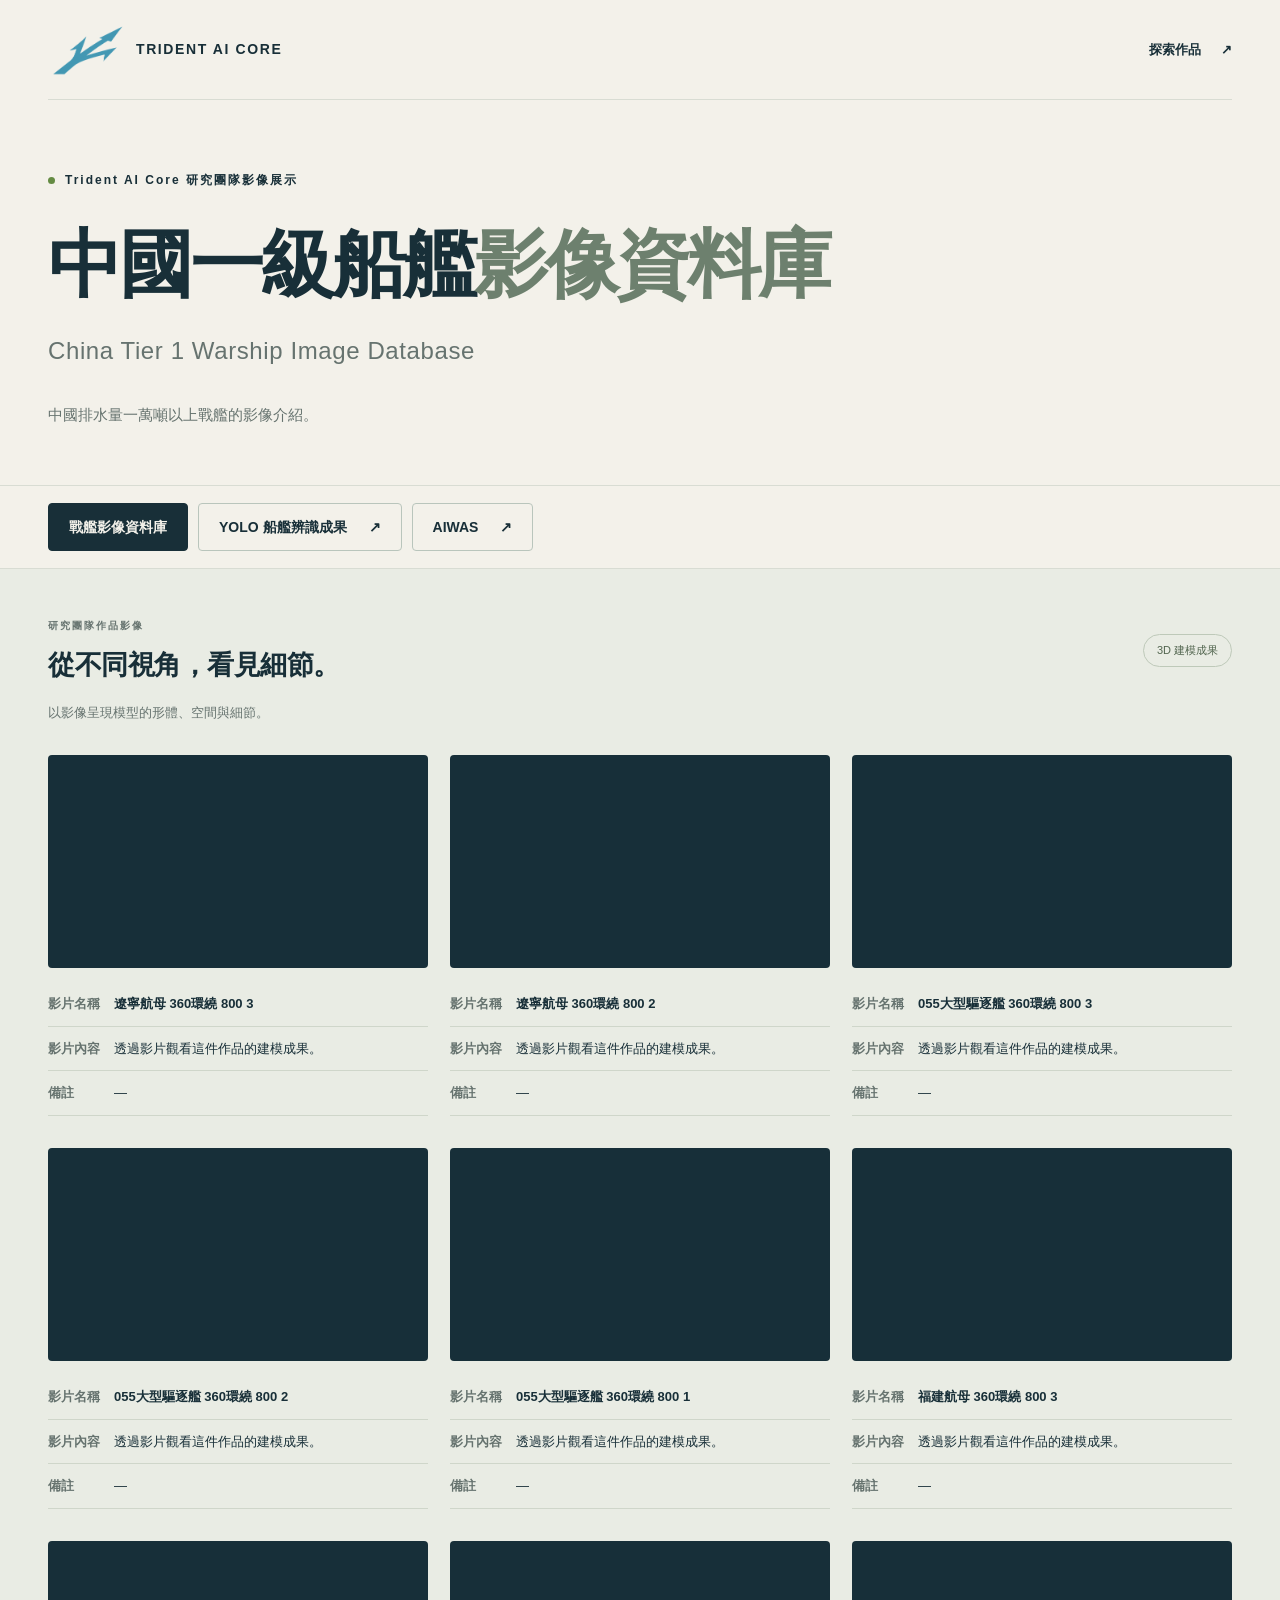
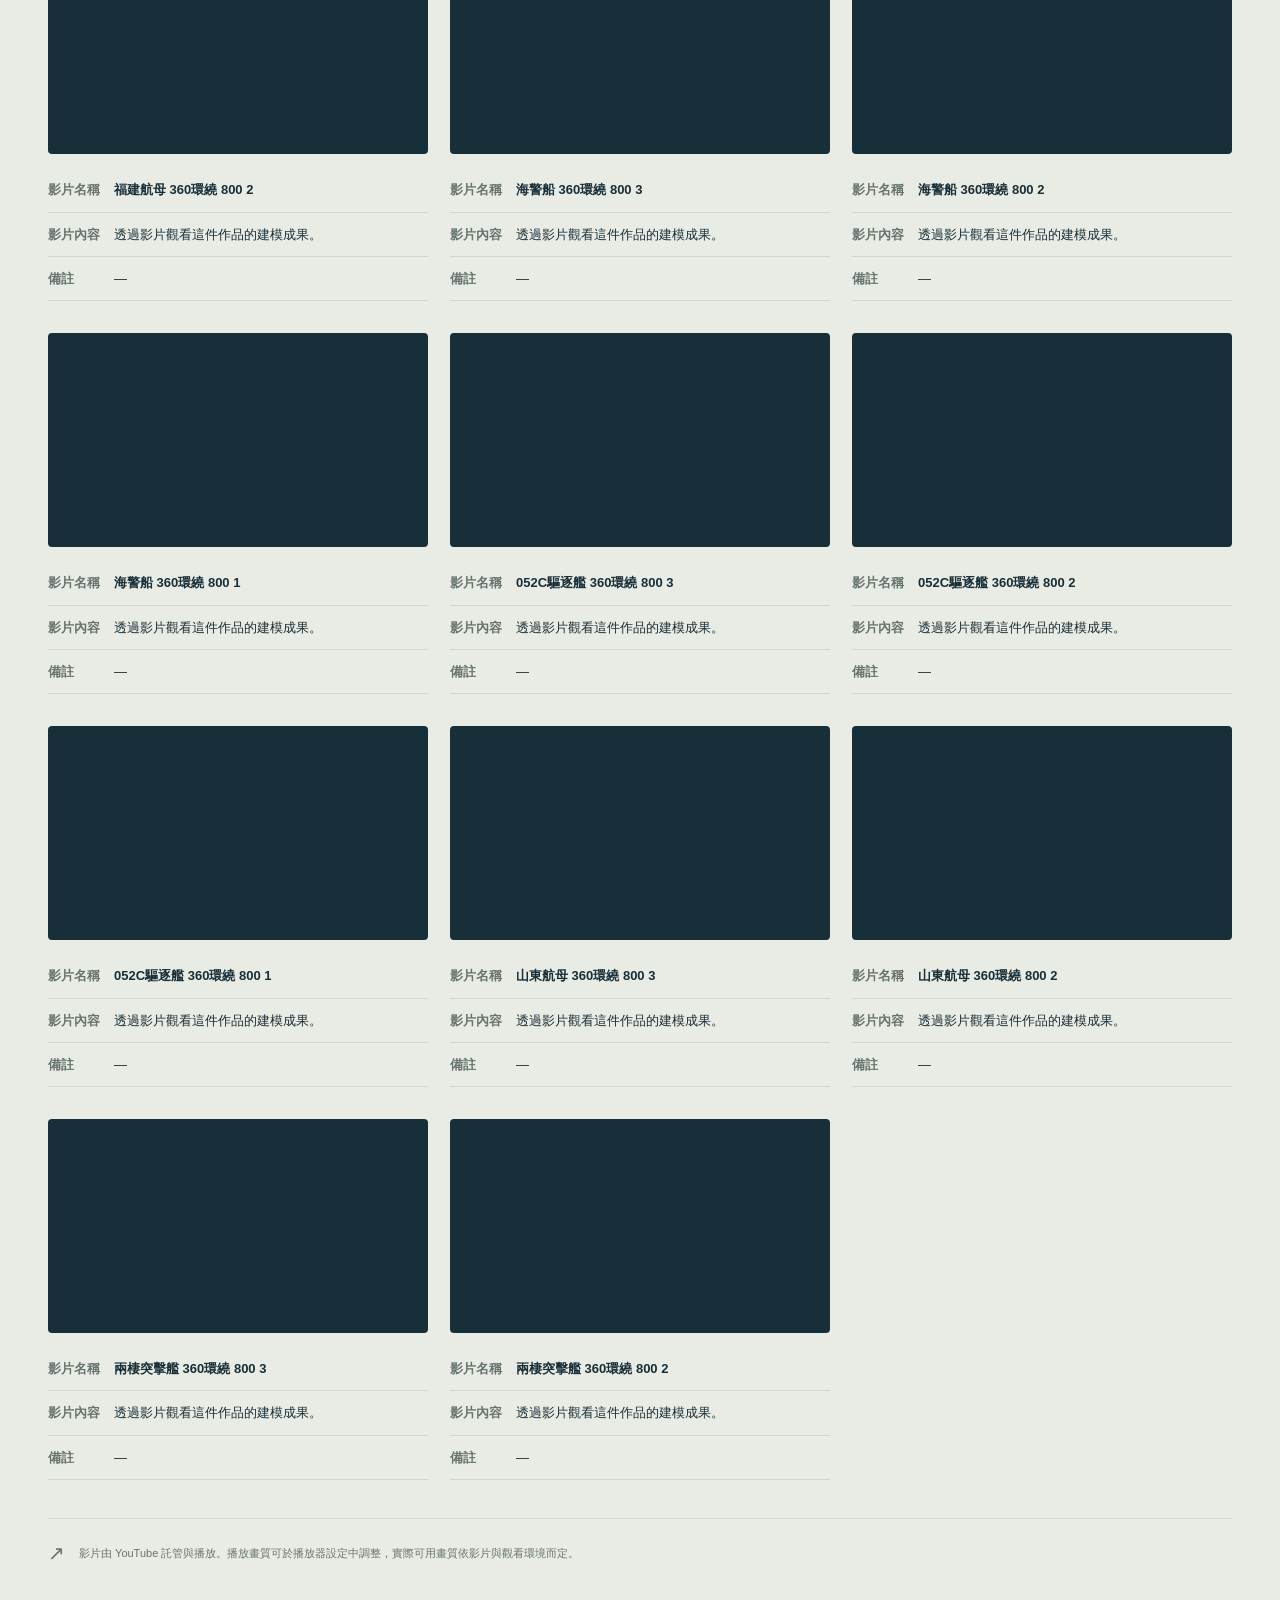
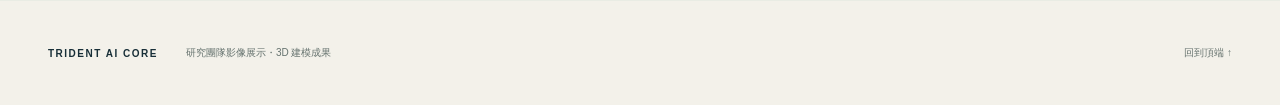
==== index.html @ e289b53e "統一 AIWAS 名稱並加入指定英文全名" ====
<!doctype html>
<html lang="zh-Hant">
<head>
  <meta charset="utf-8">
  <meta name="viewport" content="width=device-width, initial-scale=1">
  <meta name="description" content="Trident AI Core 研究團隊的影像展示網站，以影片呈現團隊已完成的 3D 建模成果與細節。">
  <meta name="color-scheme" content="light">
  <title>Trident AI Core｜研究團隊影像與 3D 建模成果</title>
  <link rel="stylesheet" href="styles.css?v=7">
  <script src="videos.js?v=6" defer></script>
  <script src="app.js?v=2" defer></script>
</head>
<body>
  <header class="site-header wrap">
    <a class="brand" href="./" aria-label="Trident AI Core 首頁"><img class="brand-logo" src="Trident%20AI%20Core%20LOGO/Logo-transparent.png" width="76" height="54" alt="Trident AI Core 研究團隊標誌"> TRIDENT AI CORE</a>
    <a class="nav-link" href="#works">探索作品 <span aria-hidden="true">↗</span></a>
  </header>
  <main>
    <section class="hero wrap" aria-labelledby="page-title">
      <div class="eyebrow"><span></span> Trident AI Core 研究團隊影像展示</div>
      <h1 id="page-title">中國一級船艦<span>影像資料庫</span></h1>
      <p class="hero-subtitle" lang="en">China Tier 1 Warship Image Database</p>
      <div class="hero-bottom"><p>中國排水量一萬噸以上戰艦的影像介紹。</p></div>
    </section>
    <nav class="collection-nav" aria-label="影像展示入口">
      <div class="wrap collection-links">
        <a href="./" aria-current="page">戰艦影像資料庫</a>
        <a href="yolo.html">YOLO 船艦辨識成果 <span aria-hidden="true">↗</span></a>
        <a href="aiwas.html">AIWAS <span aria-hidden="true">↗</span></a>
      </div>
    </nav>
    <section class="gallery-section" id="works" aria-labelledby="gallery-title">
      <div class="wrap">
        <div class="section-heading"><div><div class="eyebrow">研究團隊作品影像</div><h2 id="gallery-title">從不同視角，看見細節。</h2></div><span class="test-label">3D 建模成果</span></div>
        <p class="gallery-note">以影像呈現模型的形體、空間與細節。</p>
        <div class="video-grid" id="video-grid"></div>
        <noscript><p class="noscript-note">請啟用 JavaScript，以顯示影片展示欄位。</p></noscript>
        <div class="viewing-note"><span class="note-icon" aria-hidden="true">↗</span><p>影片由 YouTube 託管與播放。播放畫質可於播放器設定中調整，實際可用畫質依影片與觀看環境而定。</p></div>
      </div>
    </section>
  </main>
  <footer class="wrap"><span class="footer-brand">TRIDENT AI CORE</span><span>研究團隊影像展示・3D 建模成果</span><a href="#page-title">回到頂端 ↑</a></footer>
</body>
</html>
---- styles.css ----
@charset "UTF-8";
.research-content{background:#e9ece4;border-top:1px solid var(--line);padding:42px 0}.research-overview{max-width:780px;padding-bottom:32px}.research-content h2{font-size:clamp(22px,2.4vw,30px);line-height:1.5;margin:12px 0 18px;overflow-wrap:anywhere}.research-content p{font-size:14px;line-height:1.9;color:var(--muted);overflow-wrap:anywhere}.research-media-section{display:grid;grid-template-columns:minmax(0,1fr) minmax(0,1fr);gap:34px;align-items:center;border-top:1px solid #cfd6ca;padding:32px 0}.research-media{aspect-ratio:16/9;display:flex;flex-direction:column;align-items:center;justify-content:center;padding:20px;background:#dfe6dc;border:1px dashed #849b91;border-radius:4px}.research-media>span{font-size:36px;color:var(--muted)}.research-media p{font-weight:700;color:var(--ink);margin:12px 0 0}.redacted-grid{display:grid;grid-template-columns:repeat(3,minmax(0,1fr));gap:18px;border-top:1px solid #cfd6ca;padding-top:32px}.redacted-panel{padding:48px 16px;text-align:center;font-size:26px;letter-spacing:6px;color:var(--muted);border:1px solid #c7d1c1;border-radius:4px;min-width:0}.research-media-section>*{min-width:0}@media(max-width:800px){.research-media-section,.redacted-grid{grid-template-columns:minmax(0,1fr)}.research-media-section{gap:22px}.redacted-panel{padding:30px 16px}}@supports not (aspect-ratio:16/9){.research-media{min-height:200px}}
.collection-nav{border-top:1px solid var(--line);background:var(--paper);padding:17px 0}.collection-links{display:flex;flex-wrap:wrap;gap:10px}.collection-links a{display:inline-flex;align-items:center;justify-content:center;gap:22px;min-height:48px;max-width:100%;padding:11px 20px;border:1px solid #b9c5bc;border-radius:4px;font-size:14px;font-weight:700;line-height:1.6;transition:background-color .15s,color .15s}.collection-links a:hover{background:#e3e8dc}.collection-links a[aria-current="page"]{background:var(--ink);border-color:var(--ink);color:var(--paper)}.collection-links a:focus-visible{outline:3px solid #548327;outline-offset:4px}.results-empty{margin-top:30px;padding:50px 24px;text-align:center;border:1px dashed #aebdac;border-radius:4px}.empty-mark{display:block;font-size:32px;color:var(--muted)}.results-empty h3{font-size:20px;margin:14px 0}.results-empty p{font-size:14px;line-height:1.8;color:var(--muted);margin:0}@media(max-width:600px){.collection-links a{flex:1 1 230px;font-size:13px;padding:11px 14px}.results-empty{padding:36px 18px}.results-empty h3{font-size:18px}}
.hero-subtitle{margin:-10px 0 30px;max-width:100%;font-size:clamp(16px,2vw,24px);font-weight:500;line-height:1.6;letter-spacing:.025em;color:var(--muted);overflow-wrap:break-word}
.brand-logo{display:block;width:76px;height:auto;object-fit:contain;border-radius:3px}@media(max-width:600px){.brand-logo{width:52px}}
:root{--ink:#182f38;--paper:#f3f1ea;--muted:#66736f;--line:#d8dcd3;--accent:#d1ee9d}
*{box-sizing:border-box}html{scroll-behavior:smooth;scroll-padding-top:24px}body{margin:0;background:var(--paper);color:var(--ink);font-family:"Noto Sans TC","Microsoft JhengHei",sans-serif;-webkit-font-smoothing:antialiased}a{color:inherit;text-decoration:none}a:focus-visible{outline:3px solid #548327;outline-offset:7px}.wrap{width:min(1240px,calc(100% - 96px));margin-inline:auto}.site-header{height:100px;display:flex;align-items:center;justify-content:space-between;border-bottom:1px solid var(--line)}.brand{display:flex;align-items:center;gap:12px;font-size:14px;font-weight:800;letter-spacing:1.6px}.brand-mark{display:grid;place-items:center;width:33px;height:35px;background:var(--ink);color:var(--accent);font-size:29px;line-height:1;transform:skew(-9deg);letter-spacing:-4px;padding-right:4px}.nav-link{font-size:13px;font-weight:600}.nav-link span{margin-left:20px}.hero{padding-block:70px 56px}.eyebrow{display:flex;align-items:center;gap:10px;font-size:12px;font-weight:700;letter-spacing:2px}.eyebrow>span{width:7px;height:7px;background:#648b43;border-radius:50%}h1{font-size:clamp(44px,5.8vw,78px);line-height:1.28;letter-spacing:-3px;margin:27px 0 30px;font-weight:750}h1 span{color:#6d806e}.hero-bottom{display:flex;align-items:end;justify-content:space-between;gap:30px}.hero-bottom p{max-width:460px;font-size:15px;line-height:1.9;color:var(--muted);margin:0}.browse-link{flex-shrink:0;border-bottom:1px solid var(--ink);padding-bottom:12px;font-size:14px;font-weight:700}.browse-link span{margin-left:50px}.gallery-section{background:#e9ece4;padding:48px 0 36px;border-top:1px solid var(--line)}.section-heading{display:flex;align-items:center;justify-content:space-between;gap:20px}.section-heading .eyebrow{font-size:10px;color:var(--muted);letter-spacing:2px}h2{margin:13px 0 0;font-size:27px;letter-spacing:-.5px}.test-label{border:1px solid #bec9b9;padding:8px 13px;border-radius:30px;font-size:11px;white-space:nowrap;color:#52654f}.gallery-note{font-size:13px;line-height:1.8;color:var(--muted);margin:18px 0 30px}.video-grid{display:grid;grid-template-columns:repeat(3,minmax(0,1fr));gap:32px 22px}.video-card{min-width:0}.video-media{aspect-ratio:16/9;position:relative;overflow:hidden;background:#172f39;border-radius:4px}.video-media iframe{display:block;width:100%;height:100%;border:0;position:absolute;inset:0}.placeholder{display:grid;place-items:center;background-image:radial-gradient(ellipse at 75% 10%,#35515a 0,transparent 65%),linear-gradient(125deg,#13252e,#203c46)}.placeholder:after{content:"";position:absolute;inset:0;opacity:.15;background-image:linear-gradient(#a8c2be 1px,transparent 1px),linear-gradient(90deg,#a8c2be 1px,transparent 1px);background-size:32px 32px;transform:perspective(250px) rotateX(50deg) scale(1.8);transform-origin:center bottom;pointer-events:none}.slot-number{position:absolute;top:16px;left:18px;font-size:11px;letter-spacing:2px;color:#b1c9c8;z-index:1}.slot-status{position:absolute;bottom:16px;left:18px;color:#d8e5dc;font-size:11px;letter-spacing:1.5px;z-index:1}.slot-status:before{content:"";display:inline-block;width:5px;height:5px;border:1px solid #b2c6bb;border-radius:50%;margin-right:8px;vertical-align:1px}.wire-cube{width:65px;height:65px;position:relative;transform:rotate(-22deg) skew(10deg,10deg);z-index:1;opacity:.65}.wire-cube span{position:absolute;inset:0;border:1px solid #c7e6b6}.wire-cube span:nth-child(2){transform:translate(20px,-20px)}.wire-cube span:nth-child(3){transform:translate(10px,-10px);opacity:.3}.variation-1{background-color:#24333d;background-image:radial-gradient(ellipse at 20% 20%,#4a5559,transparent 70%),linear-gradient(120deg,#263942,#1c303b)}.variation-1 .wire-cube{transform:rotate(25deg) skew(-10deg,-10deg)}.variation-2{background-image:radial-gradient(ellipse at 60% 10%,#45594c,transparent 70%),linear-gradient(120deg,#203c3c,#19313a)}.variation-2 .wire-cube{transform:rotate(-45deg) scale(.9)}.card-info{padding:17px 1px 0}.card-info h3{margin:0;font-size:16px;font-weight:700}.card-info p{margin:9px 0 0;font-size:12px;line-height:1.8;color:var(--muted)}.viewing-note{display:flex;align-items:center;gap:14px;border-top:1px solid #cfd6ca;margin-top:38px;padding-top:22px;color:var(--muted)}.viewing-note p{font-size:11px;line-height:1.9;margin:0}.note-icon{font-size:20px}footer{display:flex;align-items:center;gap:28px;padding-block:30px;font-size:10px;color:var(--muted)}.footer-brand{font-weight:800;letter-spacing:1.5px;color:var(--ink)}footer a{margin-left:auto}.noscript-note{padding:20px;border:1px solid var(--muted)}
@media(min-width:1600px){.hero{padding-block:85px 70px}}
@media(max-width:1000px){.wrap{width:calc(100% - 56px)}.video-grid{grid-template-columns:repeat(2,minmax(0,1fr))}.hero{padding-top:50px}h1{font-size:60px}}
@media(max-width:600px){.wrap{width:calc(100% - 36px)}.site-header{height:78px}.brand{font-size:10px;letter-spacing:1px;gap:8px}.brand-mark{width:25px;height:28px;font-size:24px}.nav-link{font-size:11px}.nav-link span{margin-left:7px}.hero{padding-block:43px 35px}h1{font-size:43px;letter-spacing:-2px;margin:24px 0}.hero-bottom{align-items:start;flex-direction:column;gap:24px}.hero-bottom p{font-size:13px}.browse-link{font-size:12px}.gallery-section{padding-top:34px}h2{font-size:22px;line-height:1.5}.test-label{font-size:10px;padding:6px 9px}.video-grid{grid-template-columns:1fr;gap:27px}.gallery-note{font-size:12px}.viewing-note{align-items:start}footer{flex-wrap:wrap;gap:14px;font-size:10px}.footer-brand{width:100%}}
@media(prefers-reduced-motion:reduce){html{scroll-behavior:auto}}
.card-info{margin:0;padding:14px 0 0}.info-row{display:grid;grid-template-columns:4em minmax(0,1fr);gap:14px;padding:10px 0;border-bottom:1px solid #cfd6ca;font-size:13px;line-height:1.8}.info-row dt{font-weight:700;color:var(--muted)}.info-row dd{margin:0;min-width:0;white-space:pre-wrap;word-wrap:break-word;overflow-wrap:anywhere}.info-row:first-child dd{font-weight:700;color:var(--ink)}.brand,.nav-link,.browse-link,footer a{min-height:44px;display:inline-flex;align-items:center}.brand{flex-shrink:0}.eyebrow{line-height:1.7}.eyebrow>span{flex-shrink:0}
@supports not (aspect-ratio:16/9){.video-media:before{content:"";display:block;padding-top:56.25%}.placeholder{display:block}.placeholder .wire-cube{position:absolute;top:35%;left:40%}}
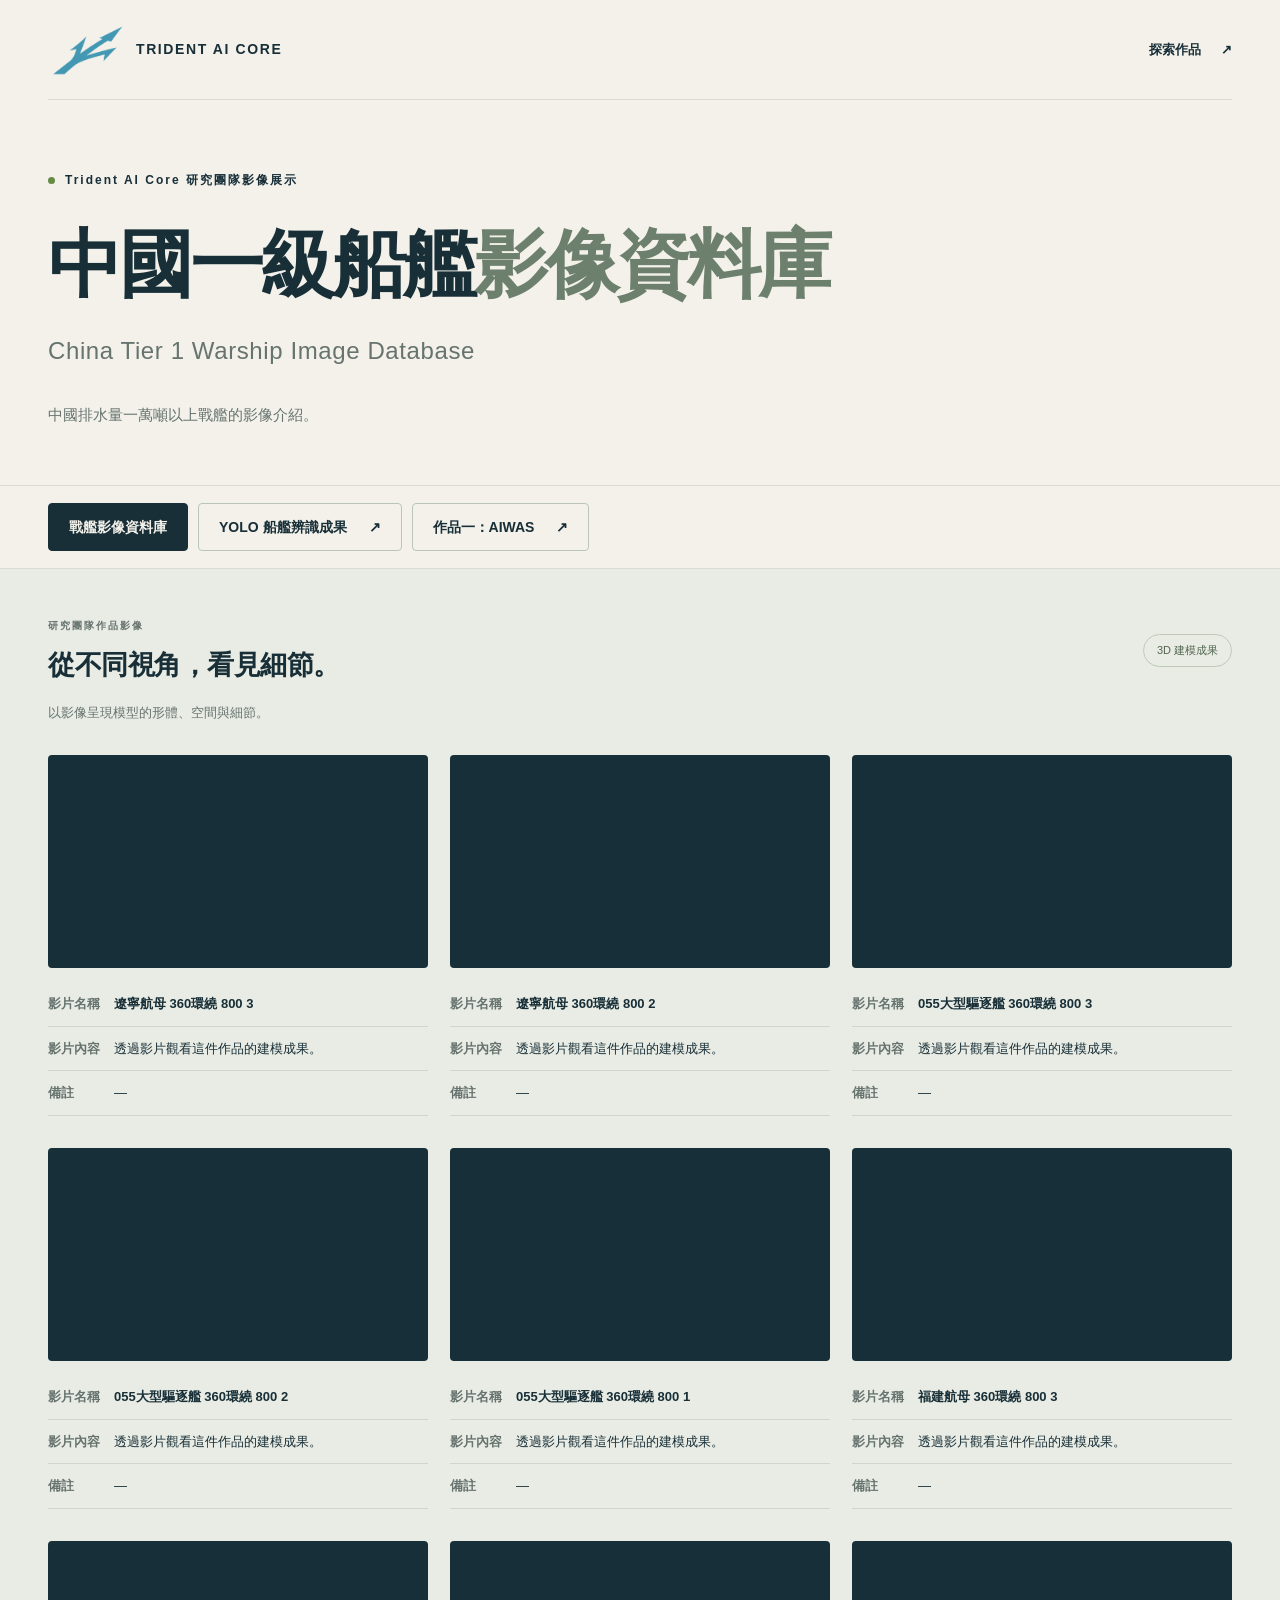
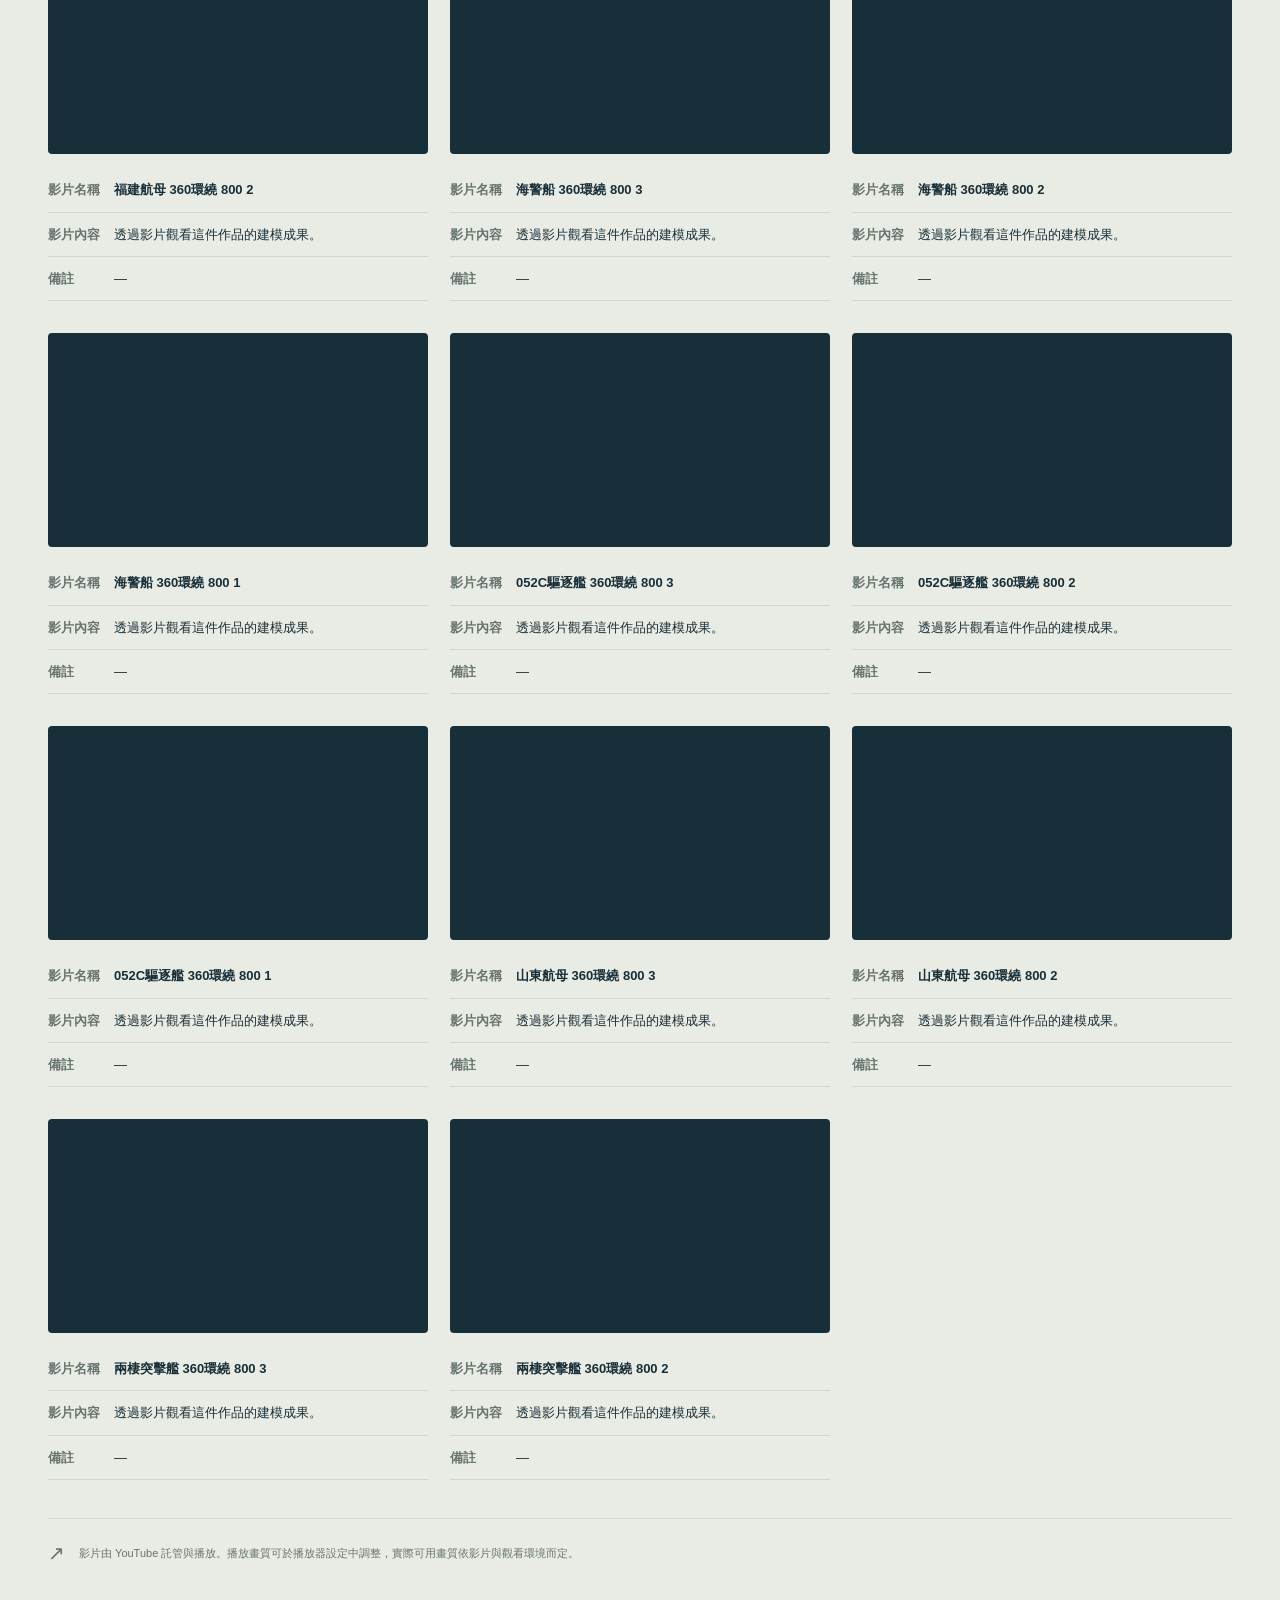
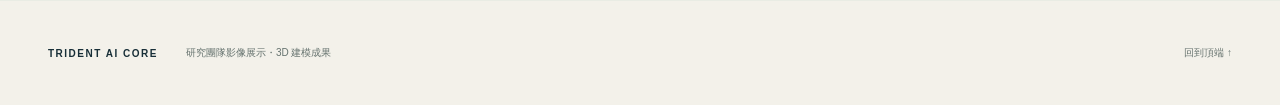
==== commit 3673df5a: "入口按鈕的 AIWAS 前加上「作品一：」 Co-Authored-By: Claude Opus 5.5 <noreply@anthropic.com> Claude-Session: https:" ====
--- a/index.html
+++ b/index.html
@@ -26,7 +26,7 @@
       <div class="wrap collection-links">
         <a href="./" aria-current="page">戰艦影像資料庫</a>
         <a href="yolo.html">YOLO 船艦辨識成果 <span aria-hidden="true">↗</span></a>
-        <a href="aiwas.html">AIWAS <span aria-hidden="true">↗</span></a>
+        <a href="aiwas.html">作品一：AIWAS <span aria-hidden="true">↗</span></a>
       </div>
     </nav>
     <section class="gallery-section" id="works" aria-labelledby="gallery-title">
--- a/styles.css
+++ b/styles.css
@@ -1,4 +1,6 @@
 @charset "UTF-8";
+.research-stage{border-top:1px solid #cfd6ca;padding:32px 0}.research-topic-grid{display:grid;grid-template-columns:repeat(3,minmax(0,1fr));gap:18px;margin-top:24px}.research-topic{min-width:0;padding:24px;border:1px solid #c7d1c1;border-radius:4px;background:#eff1e9;overflow-wrap:anywhere}.research-topic h3,.research-steps h3{font-size:17px;line-height:1.6;margin:0 0 12px}.research-topic p{margin:0 0 16px}.research-topic a{display:inline-flex;align-items:center;gap:10px;min-height:44px;font-size:13px;font-weight:700;text-decoration:underline;text-underline-offset:4px}.research-steps{display:grid;grid-template-columns:repeat(3,minmax(0,1fr));gap:28px;margin:24px 0 0;padding-left:24px}.research-steps li{min-width:0;padding-left:5px;overflow-wrap:anywhere}.research-steps li::marker{color:var(--muted);font-weight:700}.research-steps p{margin:0}@media(max-width:800px){.research-topic-grid,.research-steps{grid-template-columns:minmax(0,1fr)}.research-topic{padding:22px}.research-steps{gap:22px}}
+.yolo-grid{margin-top:28px}
 .research-content{background:#e9ece4;border-top:1px solid var(--line);padding:42px 0}.research-overview{max-width:780px;padding-bottom:32px}.research-content h2{font-size:clamp(22px,2.4vw,30px);line-height:1.5;margin:12px 0 18px;overflow-wrap:anywhere}.research-content p{font-size:14px;line-height:1.9;color:var(--muted);overflow-wrap:anywhere}.research-media-section{display:grid;grid-template-columns:minmax(0,1fr) minmax(0,1fr);gap:34px;align-items:center;border-top:1px solid #cfd6ca;padding:32px 0}.research-media{aspect-ratio:16/9;display:flex;flex-direction:column;align-items:center;justify-content:center;padding:20px;background:#dfe6dc;border:1px dashed #849b91;border-radius:4px}.research-media>span{font-size:36px;color:var(--muted)}.research-media p{font-weight:700;color:var(--ink);margin:12px 0 0}.redacted-grid{display:grid;grid-template-columns:repeat(3,minmax(0,1fr));gap:18px;border-top:1px solid #cfd6ca;padding-top:32px}.redacted-panel{padding:48px 16px;text-align:center;font-size:26px;letter-spacing:6px;color:var(--muted);border:1px solid #c7d1c1;border-radius:4px;min-width:0}.research-media-section>*{min-width:0}@media(max-width:800px){.research-media-section,.redacted-grid{grid-template-columns:minmax(0,1fr)}.research-media-section{gap:22px}.redacted-panel{padding:30px 16px}}@supports not (aspect-ratio:16/9){.research-media{min-height:200px}}
 .collection-nav{border-top:1px solid var(--line);background:var(--paper);padding:17px 0}.collection-links{display:flex;flex-wrap:wrap;gap:10px}.collection-links a{display:inline-flex;align-items:center;justify-content:center;gap:22px;min-height:48px;max-width:100%;padding:11px 20px;border:1px solid #b9c5bc;border-radius:4px;font-size:14px;font-weight:700;line-height:1.6;transition:background-color .15s,color .15s}.collection-links a:hover{background:#e3e8dc}.collection-links a[aria-current="page"]{background:var(--ink);border-color:var(--ink);color:var(--paper)}.collection-links a:focus-visible{outline:3px solid #548327;outline-offset:4px}.results-empty{margin-top:30px;padding:50px 24px;text-align:center;border:1px dashed #aebdac;border-radius:4px}.empty-mark{display:block;font-size:32px;color:var(--muted)}.results-empty h3{font-size:20px;margin:14px 0}.results-empty p{font-size:14px;line-height:1.8;color:var(--muted);margin:0}@media(max-width:600px){.collection-links a{flex:1 1 230px;font-size:13px;padding:11px 14px}.results-empty{padding:36px 18px}.results-empty h3{font-size:18px}}
 .hero-subtitle{margin:-10px 0 30px;max-width:100%;font-size:clamp(16px,2vw,24px);font-weight:500;line-height:1.6;letter-spacing:.025em;color:var(--muted);overflow-wrap:break-word}
@@ -11,3 +13,4 @@
 @media(prefers-reduced-motion:reduce){html{scroll-behavior:auto}}
 .card-info{margin:0;padding:14px 0 0}.info-row{display:grid;grid-template-columns:4em minmax(0,1fr);gap:14px;padding:10px 0;border-bottom:1px solid #cfd6ca;font-size:13px;line-height:1.8}.info-row dt{font-weight:700;color:var(--muted)}.info-row dd{margin:0;min-width:0;white-space:pre-wrap;word-wrap:break-word;overflow-wrap:anywhere}.info-row:first-child dd{font-weight:700;color:var(--ink)}.brand,.nav-link,.browse-link,footer a{min-height:44px;display:inline-flex;align-items:center}.brand{flex-shrink:0}.eyebrow{line-height:1.7}.eyebrow>span{flex-shrink:0}
 @supports not (aspect-ratio:16/9){.video-media:before{content:"";display:block;padding-top:56.25%}.placeholder{display:block}.placeholder .wire-cube{position:absolute;top:35%;left:40%}}
+.aiwas-content{padding:16px 0 42px}.aiwas-feature{display:grid;grid-template-columns:minmax(0,1fr) minmax(0,1fr);gap:40px;align-items:center;padding:40px 0;border-top:1px solid #cfd6ca}.aiwas-feature:first-of-type{border-top:0}.aiwas-feature:nth-of-type(even) .aiwas-media{order:2}.aiwas-feature>*{min-width:0}.aiwas-media{overflow:hidden;border-radius:4px;background:var(--ink)}.aiwas-media video,.aiwas-media img{display:block;width:100%;height:auto}.aiwas-media video{aspect-ratio:16/9;object-fit:contain;background:#000}.aiwas-text .eyebrow{font-size:10px;color:var(--muted)}.aiwas-text h2{margin:10px 0 16px}.aiwas-text p{margin:0 0 12px}.aiwas-text a{color:var(--ink);font-weight:700;text-decoration:underline;text-underline-offset:4px}.aiwas-text strong{color:var(--ink)}.aiwas-checks{list-style:none;margin:18px 0 0;padding:0}.aiwas-checks li{position:relative;padding:9px 0 9px 28px;border-top:1px solid #cfd6ca;font-size:14px;line-height:1.75;font-weight:600;overflow-wrap:anywhere}.aiwas-checks li:before{content:"✓";position:absolute;left:2px;top:9px;color:#548327;font-weight:800}@media(max-width:900px){.aiwas-feature{grid-template-columns:minmax(0,1fr);gap:22px;padding:30px 0}.aiwas-feature:nth-of-type(even) .aiwas-media{order:0}}@supports not (aspect-ratio:16/9){.aiwas-media video{height:auto}}
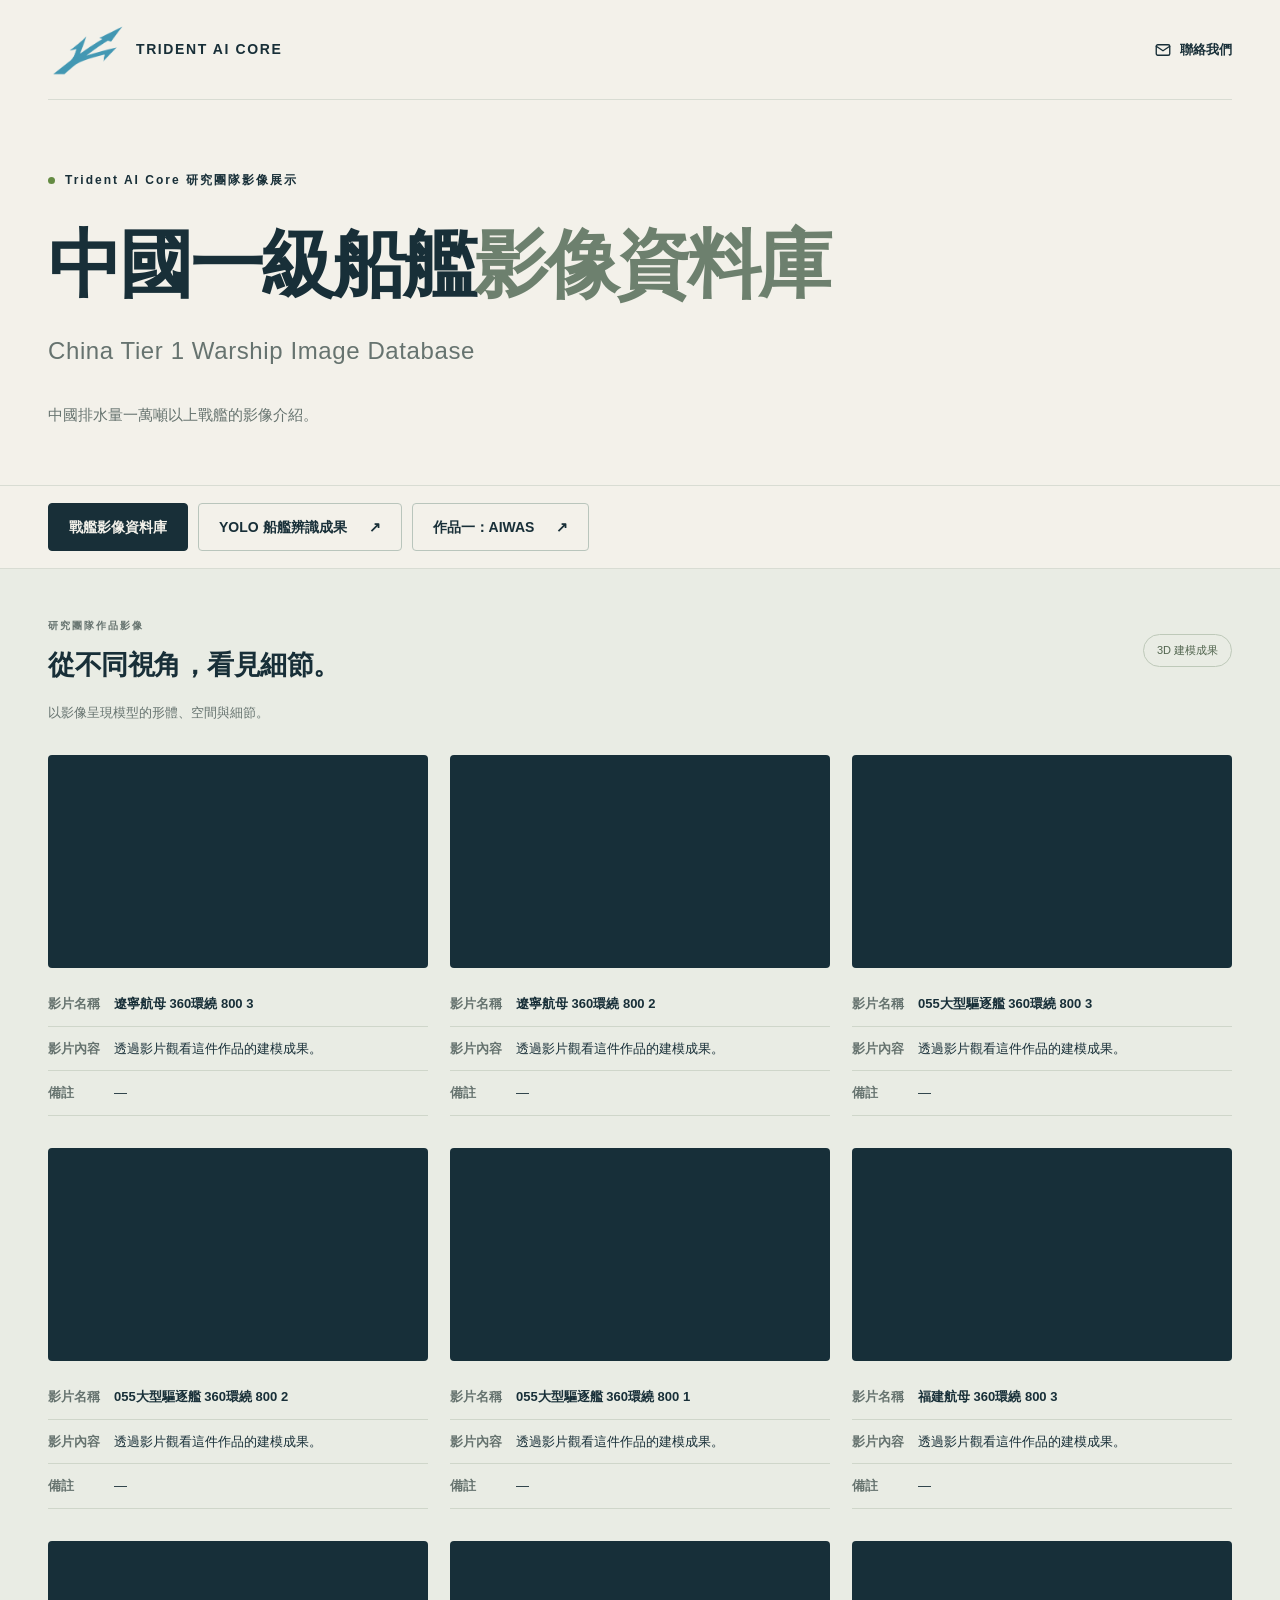
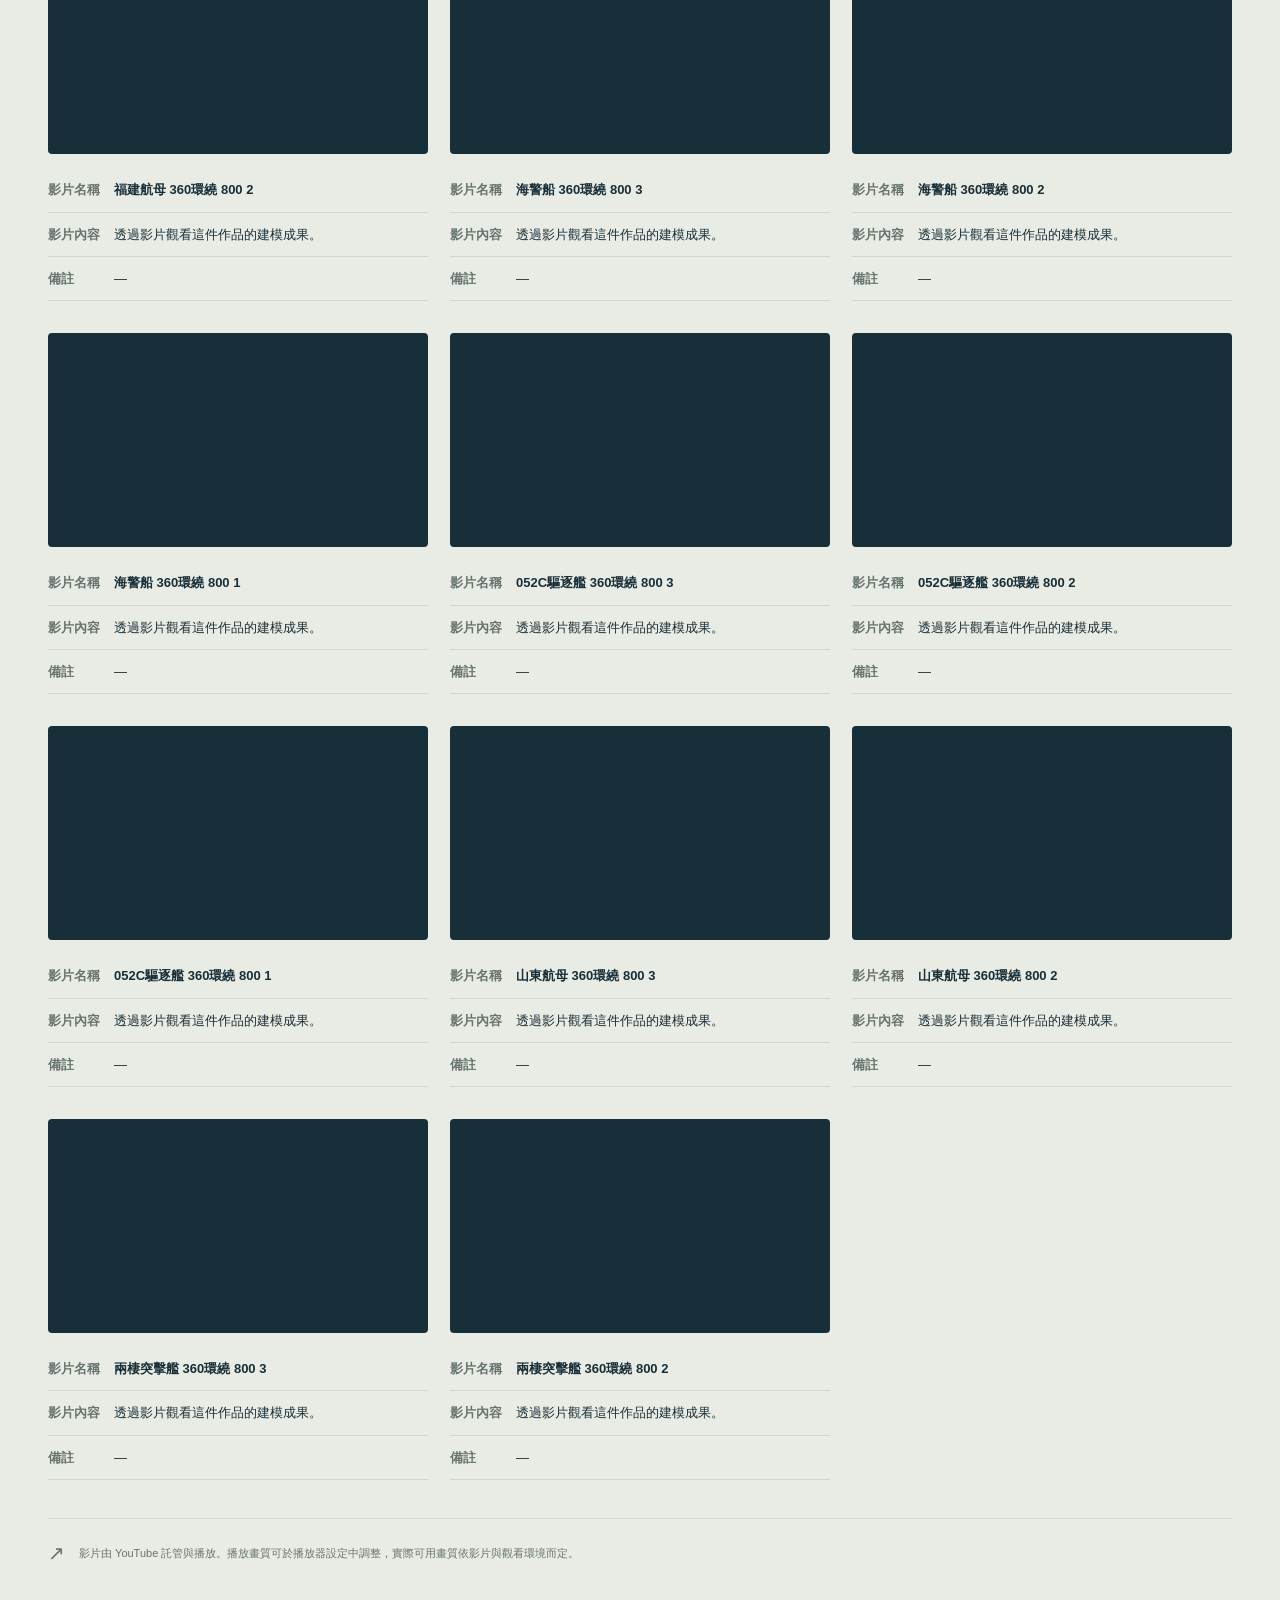
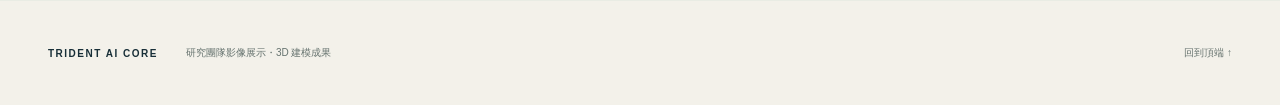
==== commit e570453f: "首頁右上角改為「聯絡我們」信箱連結 Co-Authored-By: Claude Opus 5.5 <noreply@anthropic.com> Claude-Session: https://cl" ====
--- a/index.html
+++ b/index.html
@@ -6,14 +6,14 @@
   <meta name="description" content="Trident AI Core 研究團隊的影像展示網站，以影片呈現團隊已完成的 3D 建模成果與細節。">
   <meta name="color-scheme" content="light">
   <title>Trident AI Core｜研究團隊影像與 3D 建模成果</title>
-  <link rel="stylesheet" href="styles.css?v=7">
+  <link rel="stylesheet" href="styles.css?v=12">
   <script src="videos.js?v=6" defer></script>
   <script src="app.js?v=2" defer></script>
 </head>
 <body>
   <header class="site-header wrap">
     <a class="brand" href="./" aria-label="Trident AI Core 首頁"><img class="brand-logo" src="Trident%20AI%20Core%20LOGO/Logo-transparent.png" width="76" height="54" alt="Trident AI Core 研究團隊標誌"> TRIDENT AI CORE</a>
-    <a class="nav-link" href="#works">探索作品 <span aria-hidden="true">↗</span></a>
+    <a class="nav-link contact-link" href="mailto:lee320808@gmail.com"><svg class="contact-icon" viewBox="0 0 24 24" width="18" height="18" fill="none" stroke="currentColor" stroke-width="1.8" stroke-linecap="round" stroke-linejoin="round" aria-hidden="true" focusable="false"><rect x="3" y="5" width="18" height="14" rx="2"/><path d="m3 7 9 6 9-6"/></svg>聯絡我們</a>
   </header>
   <main>
     <section class="hero wrap" aria-labelledby="page-title">
--- a/styles.css
+++ b/styles.css
@@ -14,3 +14,4 @@
 .card-info{margin:0;padding:14px 0 0}.info-row{display:grid;grid-template-columns:4em minmax(0,1fr);gap:14px;padding:10px 0;border-bottom:1px solid #cfd6ca;font-size:13px;line-height:1.8}.info-row dt{font-weight:700;color:var(--muted)}.info-row dd{margin:0;min-width:0;white-space:pre-wrap;word-wrap:break-word;overflow-wrap:anywhere}.info-row:first-child dd{font-weight:700;color:var(--ink)}.brand,.nav-link,.browse-link,footer a{min-height:44px;display:inline-flex;align-items:center}.brand{flex-shrink:0}.eyebrow{line-height:1.7}.eyebrow>span{flex-shrink:0}
 @supports not (aspect-ratio:16/9){.video-media:before{content:"";display:block;padding-top:56.25%}.placeholder{display:block}.placeholder .wire-cube{position:absolute;top:35%;left:40%}}
 .aiwas-content{padding:16px 0 42px}.aiwas-feature{display:grid;grid-template-columns:minmax(0,1fr) minmax(0,1fr);gap:40px;align-items:center;padding:40px 0;border-top:1px solid #cfd6ca}.aiwas-feature:first-of-type{border-top:0}.aiwas-feature:nth-of-type(even) .aiwas-media{order:2}.aiwas-feature>*{min-width:0}.aiwas-media{overflow:hidden;border-radius:4px;background:var(--ink)}.aiwas-media video,.aiwas-media img{display:block;width:100%;height:auto}.aiwas-media video{aspect-ratio:16/9;object-fit:contain;background:#000}.aiwas-text .eyebrow{font-size:10px;color:var(--muted)}.aiwas-text h2{margin:10px 0 16px}.aiwas-text p{margin:0 0 12px}.aiwas-text a{color:var(--ink);font-weight:700;text-decoration:underline;text-underline-offset:4px}.aiwas-text strong{color:var(--ink)}.aiwas-checks{list-style:none;margin:18px 0 0;padding:0}.aiwas-checks li{position:relative;padding:9px 0 9px 28px;border-top:1px solid #cfd6ca;font-size:14px;line-height:1.75;font-weight:600;overflow-wrap:anywhere}.aiwas-checks li:before{content:"✓";position:absolute;left:2px;top:9px;color:#548327;font-weight:800}@media(max-width:900px){.aiwas-feature{grid-template-columns:minmax(0,1fr);gap:22px;padding:30px 0}.aiwas-feature:nth-of-type(even) .aiwas-media{order:0}}@supports not (aspect-ratio:16/9){.aiwas-media video{height:auto}}
+.contact-link{gap:8px}.contact-icon{display:block;flex-shrink:0;width:18px;height:18px}@media(max-width:600px){.contact-icon{width:16px;height:16px}}
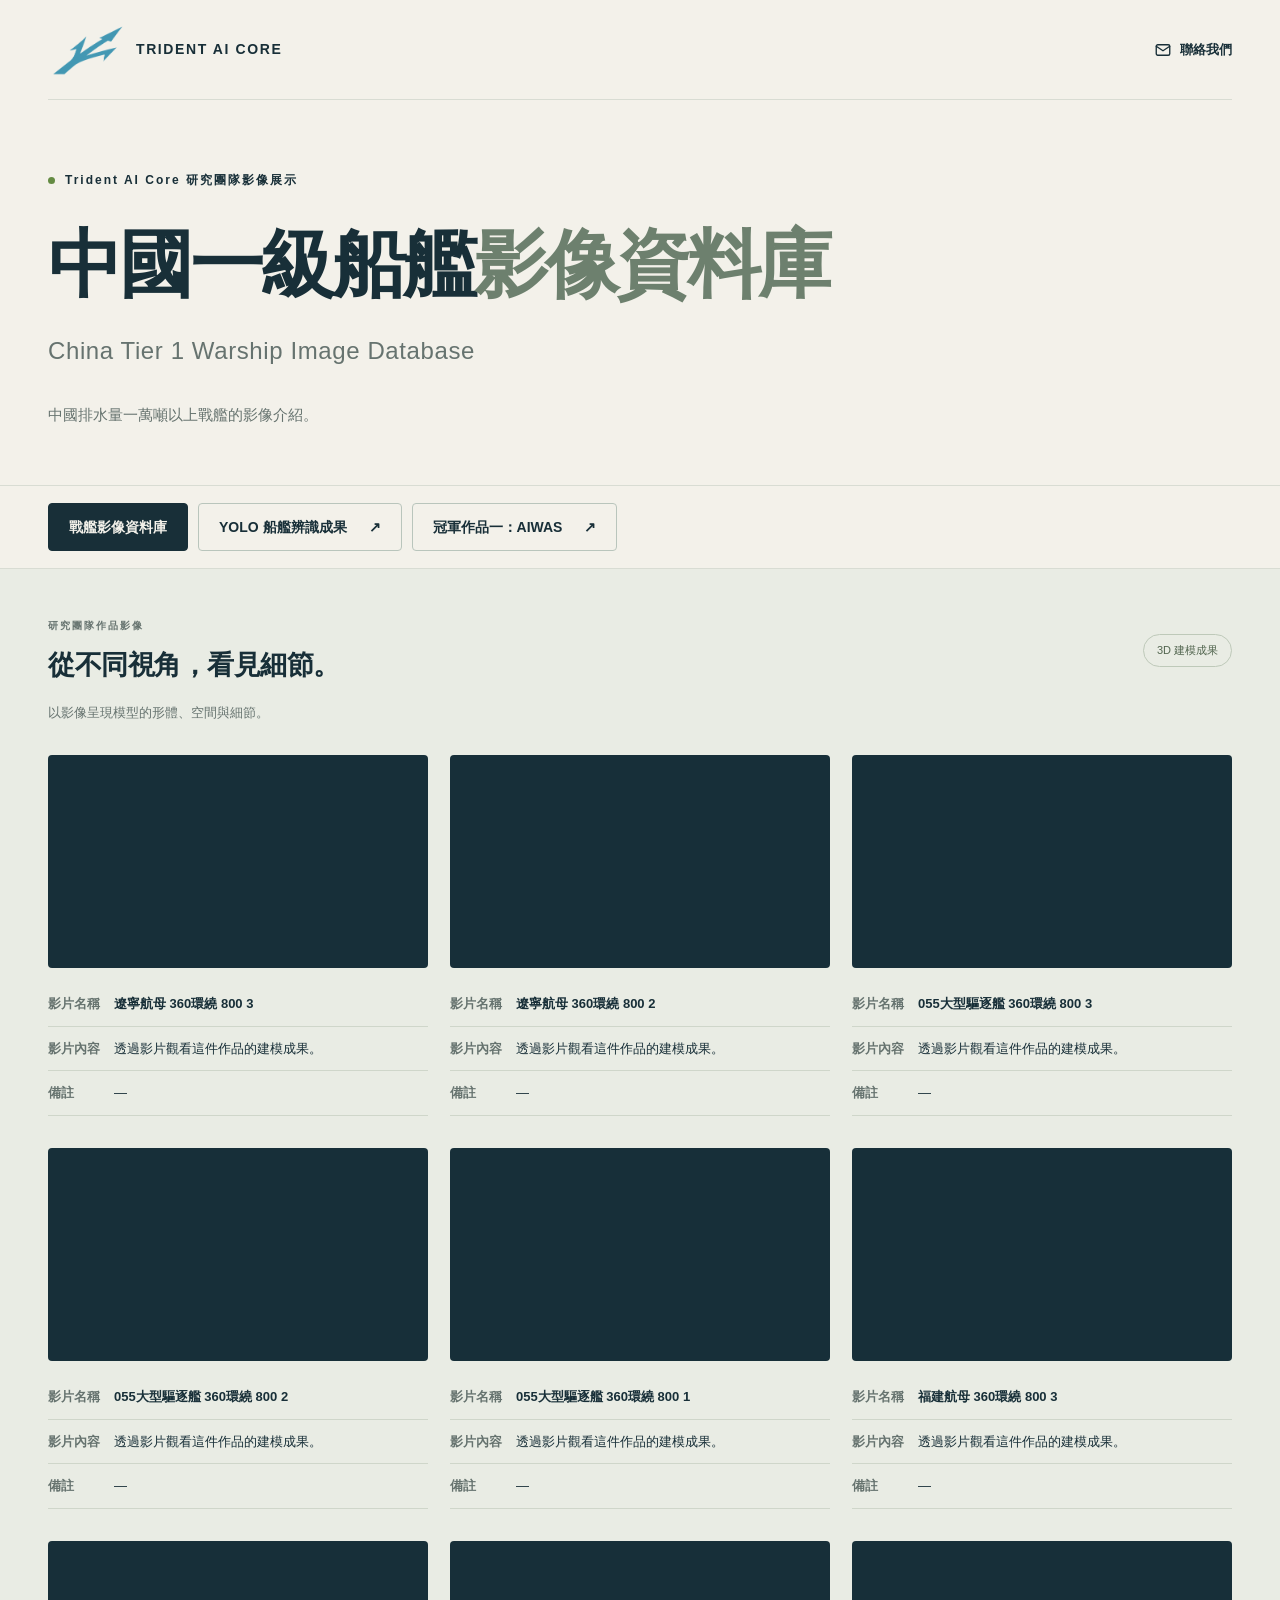
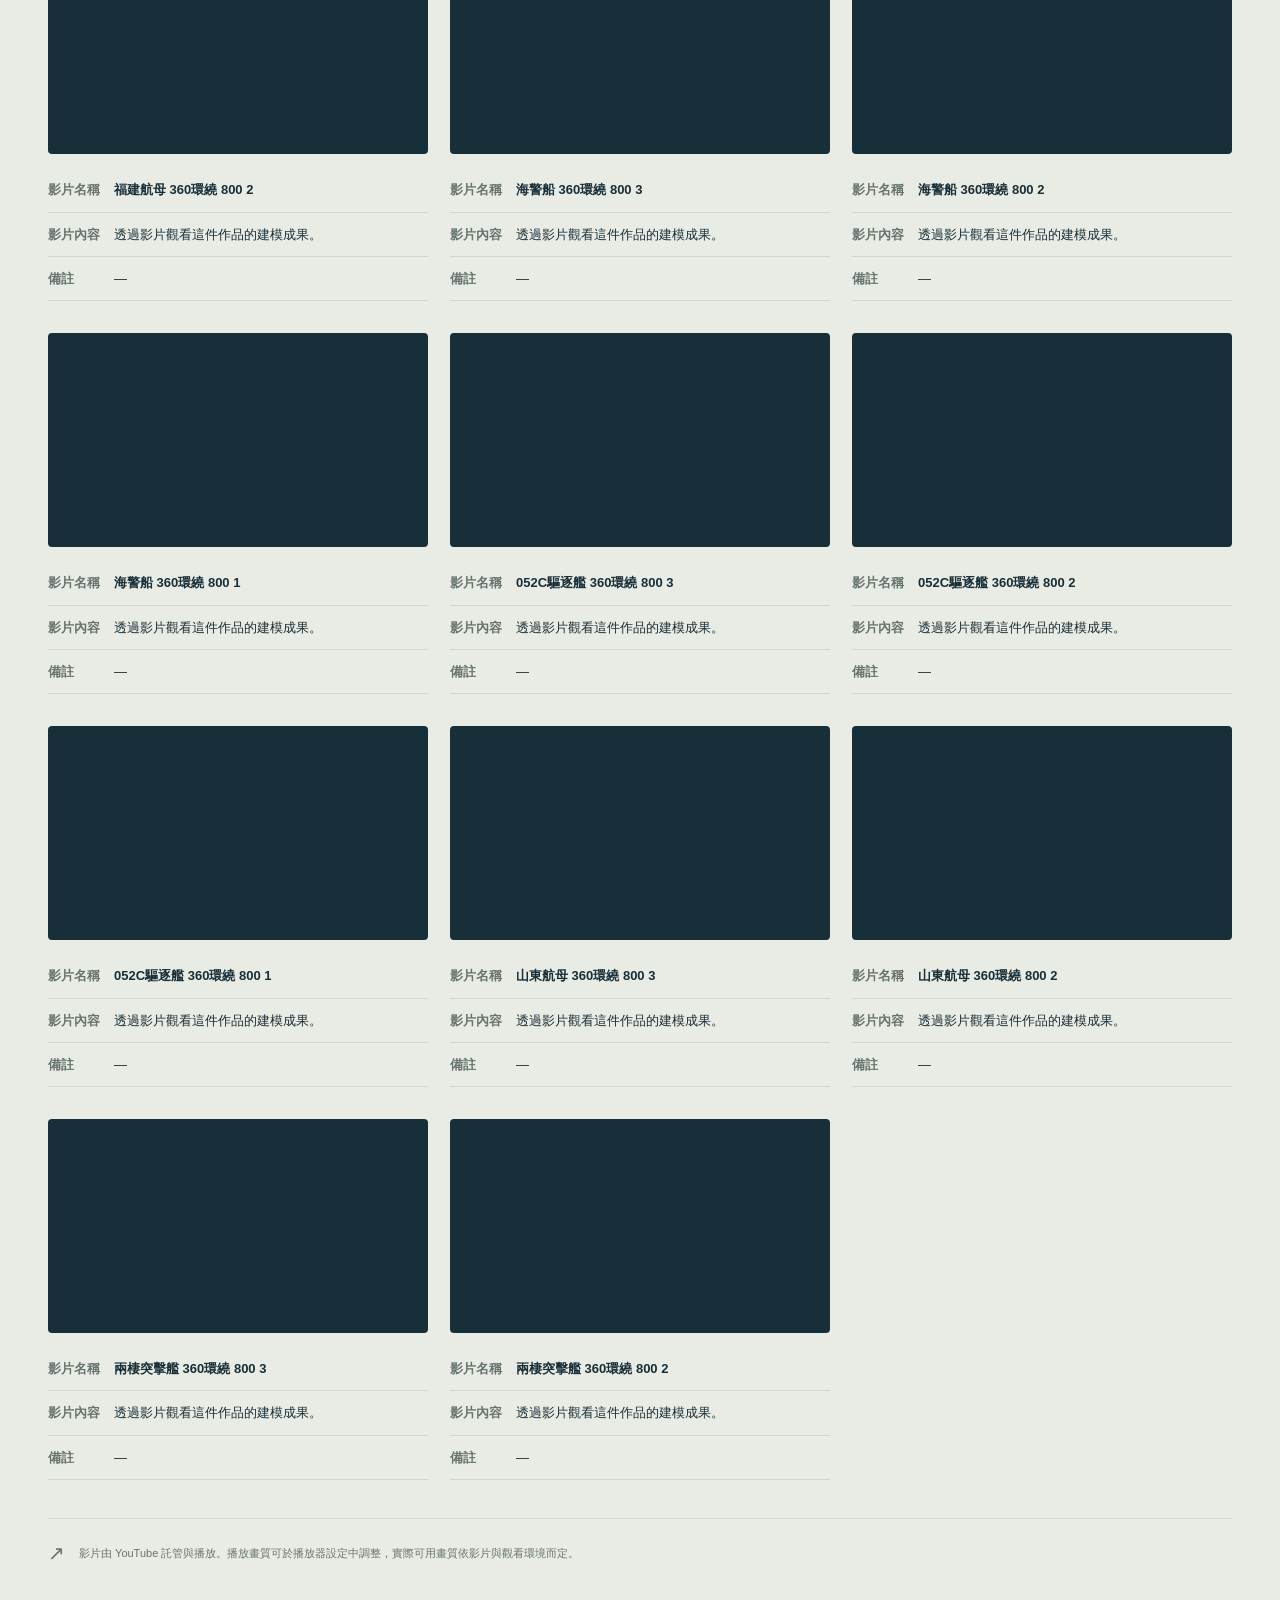
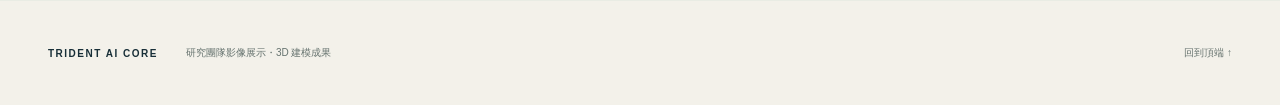
==== commit 16cff1aa: "AIWAS 標題加入冠軍獎盃，入口按鈕改為「冠軍作品一：AIWAS」 Co-Authored-By: Claude Opus 5.5 <noreply@anthropic.com> Claude-Se" ====
--- a/index.html
+++ b/index.html
@@ -5,7 +5,7 @@
   <meta name="viewport" content="width=device-width, initial-scale=1">
   <meta name="description" content="Trident AI Core 研究團隊的影像展示網站，以影片呈現團隊已完成的 3D 建模成果與細節。">
   <meta name="color-scheme" content="light">
-  <title>Trident AI Core｜研究團隊影像與 3D 建模成果</title>
+  <title>Trident AI Core</title>
   <link rel="stylesheet" href="styles.css?v=12">
   <script src="videos.js?v=6" defer></script>
   <script src="app.js?v=2" defer></script>
@@ -13,7 +13,7 @@
 <body>
   <header class="site-header wrap">
     <a class="brand" href="./" aria-label="Trident AI Core 首頁"><img class="brand-logo" src="Trident%20AI%20Core%20LOGO/Logo-transparent.png" width="76" height="54" alt="Trident AI Core 研究團隊標誌"> TRIDENT AI CORE</a>
-    <a class="nav-link contact-link" href="mailto:lee320808@gmail.com"><svg class="contact-icon" viewBox="0 0 24 24" width="18" height="18" fill="none" stroke="currentColor" stroke-width="1.8" stroke-linecap="round" stroke-linejoin="round" aria-hidden="true" focusable="false"><rect x="3" y="5" width="18" height="14" rx="2"/><path d="m3 7 9 6 9-6"/></svg>聯絡我們</a>
+    <a class="nav-link contact-link" href="https://mail.google.com/mail/?view=cm&amp;fs=1&amp;to=lee320808@gmail.com" target="_blank" rel="noopener noreferrer" aria-label="聯絡我們：以 Gmail 寄信至 lee320808@gmail.com（另開新視窗）"><svg class="contact-icon" viewBox="0 0 24 24" width="18" height="18" fill="none" stroke="currentColor" stroke-width="1.8" stroke-linecap="round" stroke-linejoin="round" aria-hidden="true" focusable="false"><rect x="3" y="5" width="18" height="14" rx="2"/><path d="m3 7 9 6 9-6"/></svg>聯絡我們</a>
   </header>
   <main>
     <section class="hero wrap" aria-labelledby="page-title">
@@ -26,7 +26,7 @@
       <div class="wrap collection-links">
         <a href="./" aria-current="page">戰艦影像資料庫</a>
         <a href="yolo.html">YOLO 船艦辨識成果 <span aria-hidden="true">↗</span></a>
-        <a href="aiwas.html">作品一：AIWAS <span aria-hidden="true">↗</span></a>
+        <a href="aiwas.html">冠軍作品一：AIWAS <span aria-hidden="true">↗</span></a>
       </div>
     </nav>
     <section class="gallery-section" id="works" aria-labelledby="gallery-title">
--- a/styles.css
+++ b/styles.css
@@ -1,6 +1,6 @@
 @charset "UTF-8";
 .research-stage{border-top:1px solid #cfd6ca;padding:32px 0}.research-topic-grid{display:grid;grid-template-columns:repeat(3,minmax(0,1fr));gap:18px;margin-top:24px}.research-topic{min-width:0;padding:24px;border:1px solid #c7d1c1;border-radius:4px;background:#eff1e9;overflow-wrap:anywhere}.research-topic h3,.research-steps h3{font-size:17px;line-height:1.6;margin:0 0 12px}.research-topic p{margin:0 0 16px}.research-topic a{display:inline-flex;align-items:center;gap:10px;min-height:44px;font-size:13px;font-weight:700;text-decoration:underline;text-underline-offset:4px}.research-steps{display:grid;grid-template-columns:repeat(3,minmax(0,1fr));gap:28px;margin:24px 0 0;padding-left:24px}.research-steps li{min-width:0;padding-left:5px;overflow-wrap:anywhere}.research-steps li::marker{color:var(--muted);font-weight:700}.research-steps p{margin:0}@media(max-width:800px){.research-topic-grid,.research-steps{grid-template-columns:minmax(0,1fr)}.research-topic{padding:22px}.research-steps{gap:22px}}
-.yolo-grid{margin-top:28px}
+.video-grid.yolo-grid{margin-top:28px;grid-template-columns:minmax(0,1fr);width:100%;max-width:calc((100vh - 180px) * 16 / 9);margin-inline:auto}@media(max-width:600px){.video-grid.yolo-grid{max-width:none}}
 .research-content{background:#e9ece4;border-top:1px solid var(--line);padding:42px 0}.research-overview{max-width:780px;padding-bottom:32px}.research-content h2{font-size:clamp(22px,2.4vw,30px);line-height:1.5;margin:12px 0 18px;overflow-wrap:anywhere}.research-content p{font-size:14px;line-height:1.9;color:var(--muted);overflow-wrap:anywhere}.research-media-section{display:grid;grid-template-columns:minmax(0,1fr) minmax(0,1fr);gap:34px;align-items:center;border-top:1px solid #cfd6ca;padding:32px 0}.research-media{aspect-ratio:16/9;display:flex;flex-direction:column;align-items:center;justify-content:center;padding:20px;background:#dfe6dc;border:1px dashed #849b91;border-radius:4px}.research-media>span{font-size:36px;color:var(--muted)}.research-media p{font-weight:700;color:var(--ink);margin:12px 0 0}.redacted-grid{display:grid;grid-template-columns:repeat(3,minmax(0,1fr));gap:18px;border-top:1px solid #cfd6ca;padding-top:32px}.redacted-panel{padding:48px 16px;text-align:center;font-size:26px;letter-spacing:6px;color:var(--muted);border:1px solid #c7d1c1;border-radius:4px;min-width:0}.research-media-section>*{min-width:0}@media(max-width:800px){.research-media-section,.redacted-grid{grid-template-columns:minmax(0,1fr)}.research-media-section{gap:22px}.redacted-panel{padding:30px 16px}}@supports not (aspect-ratio:16/9){.research-media{min-height:200px}}
 .collection-nav{border-top:1px solid var(--line);background:var(--paper);padding:17px 0}.collection-links{display:flex;flex-wrap:wrap;gap:10px}.collection-links a{display:inline-flex;align-items:center;justify-content:center;gap:22px;min-height:48px;max-width:100%;padding:11px 20px;border:1px solid #b9c5bc;border-radius:4px;font-size:14px;font-weight:700;line-height:1.6;transition:background-color .15s,color .15s}.collection-links a:hover{background:#e3e8dc}.collection-links a[aria-current="page"]{background:var(--ink);border-color:var(--ink);color:var(--paper)}.collection-links a:focus-visible{outline:3px solid #548327;outline-offset:4px}.results-empty{margin-top:30px;padding:50px 24px;text-align:center;border:1px dashed #aebdac;border-radius:4px}.empty-mark{display:block;font-size:32px;color:var(--muted)}.results-empty h3{font-size:20px;margin:14px 0}.results-empty p{font-size:14px;line-height:1.8;color:var(--muted);margin:0}@media(max-width:600px){.collection-links a{flex:1 1 230px;font-size:13px;padding:11px 14px}.results-empty{padding:36px 18px}.results-empty h3{font-size:18px}}
 .hero-subtitle{margin:-10px 0 30px;max-width:100%;font-size:clamp(16px,2vw,24px);font-weight:500;line-height:1.6;letter-spacing:.025em;color:var(--muted);overflow-wrap:break-word}
@@ -15,3 +15,4 @@
 @supports not (aspect-ratio:16/9){.video-media:before{content:"";display:block;padding-top:56.25%}.placeholder{display:block}.placeholder .wire-cube{position:absolute;top:35%;left:40%}}
 .aiwas-content{padding:16px 0 42px}.aiwas-feature{display:grid;grid-template-columns:minmax(0,1fr) minmax(0,1fr);gap:40px;align-items:center;padding:40px 0;border-top:1px solid #cfd6ca}.aiwas-feature:first-of-type{border-top:0}.aiwas-feature:nth-of-type(even) .aiwas-media{order:2}.aiwas-feature>*{min-width:0}.aiwas-media{overflow:hidden;border-radius:4px;background:var(--ink)}.aiwas-media video,.aiwas-media img{display:block;width:100%;height:auto}.aiwas-media video{aspect-ratio:16/9;object-fit:contain;background:#000}.aiwas-text .eyebrow{font-size:10px;color:var(--muted)}.aiwas-text h2{margin:10px 0 16px}.aiwas-text p{margin:0 0 12px}.aiwas-text a{color:var(--ink);font-weight:700;text-decoration:underline;text-underline-offset:4px}.aiwas-text strong{color:var(--ink)}.aiwas-checks{list-style:none;margin:18px 0 0;padding:0}.aiwas-checks li{position:relative;padding:9px 0 9px 28px;border-top:1px solid #cfd6ca;font-size:14px;line-height:1.75;font-weight:600;overflow-wrap:anywhere}.aiwas-checks li:before{content:"✓";position:absolute;left:2px;top:9px;color:#548327;font-weight:800}@media(max-width:900px){.aiwas-feature{grid-template-columns:minmax(0,1fr);gap:22px;padding:30px 0}.aiwas-feature:nth-of-type(even) .aiwas-media{order:0}}@supports not (aspect-ratio:16/9){.aiwas-media video{height:auto}}
 .contact-link{gap:8px}.contact-icon{display:block;flex-shrink:0;width:18px;height:18px}@media(max-width:600px){.contact-icon{width:16px;height:16px}}
+.award-title{display:flex;align-items:center;gap:clamp(16px,3vw,36px);margin:27px 0 30px}.award-title h1{margin:0}.award-trophy{display:block;flex-shrink:0;width:auto;height:clamp(96px,11vw,150px)}@media(max-width:600px){.award-title{margin:24px 0}.award-trophy{height:84px}}
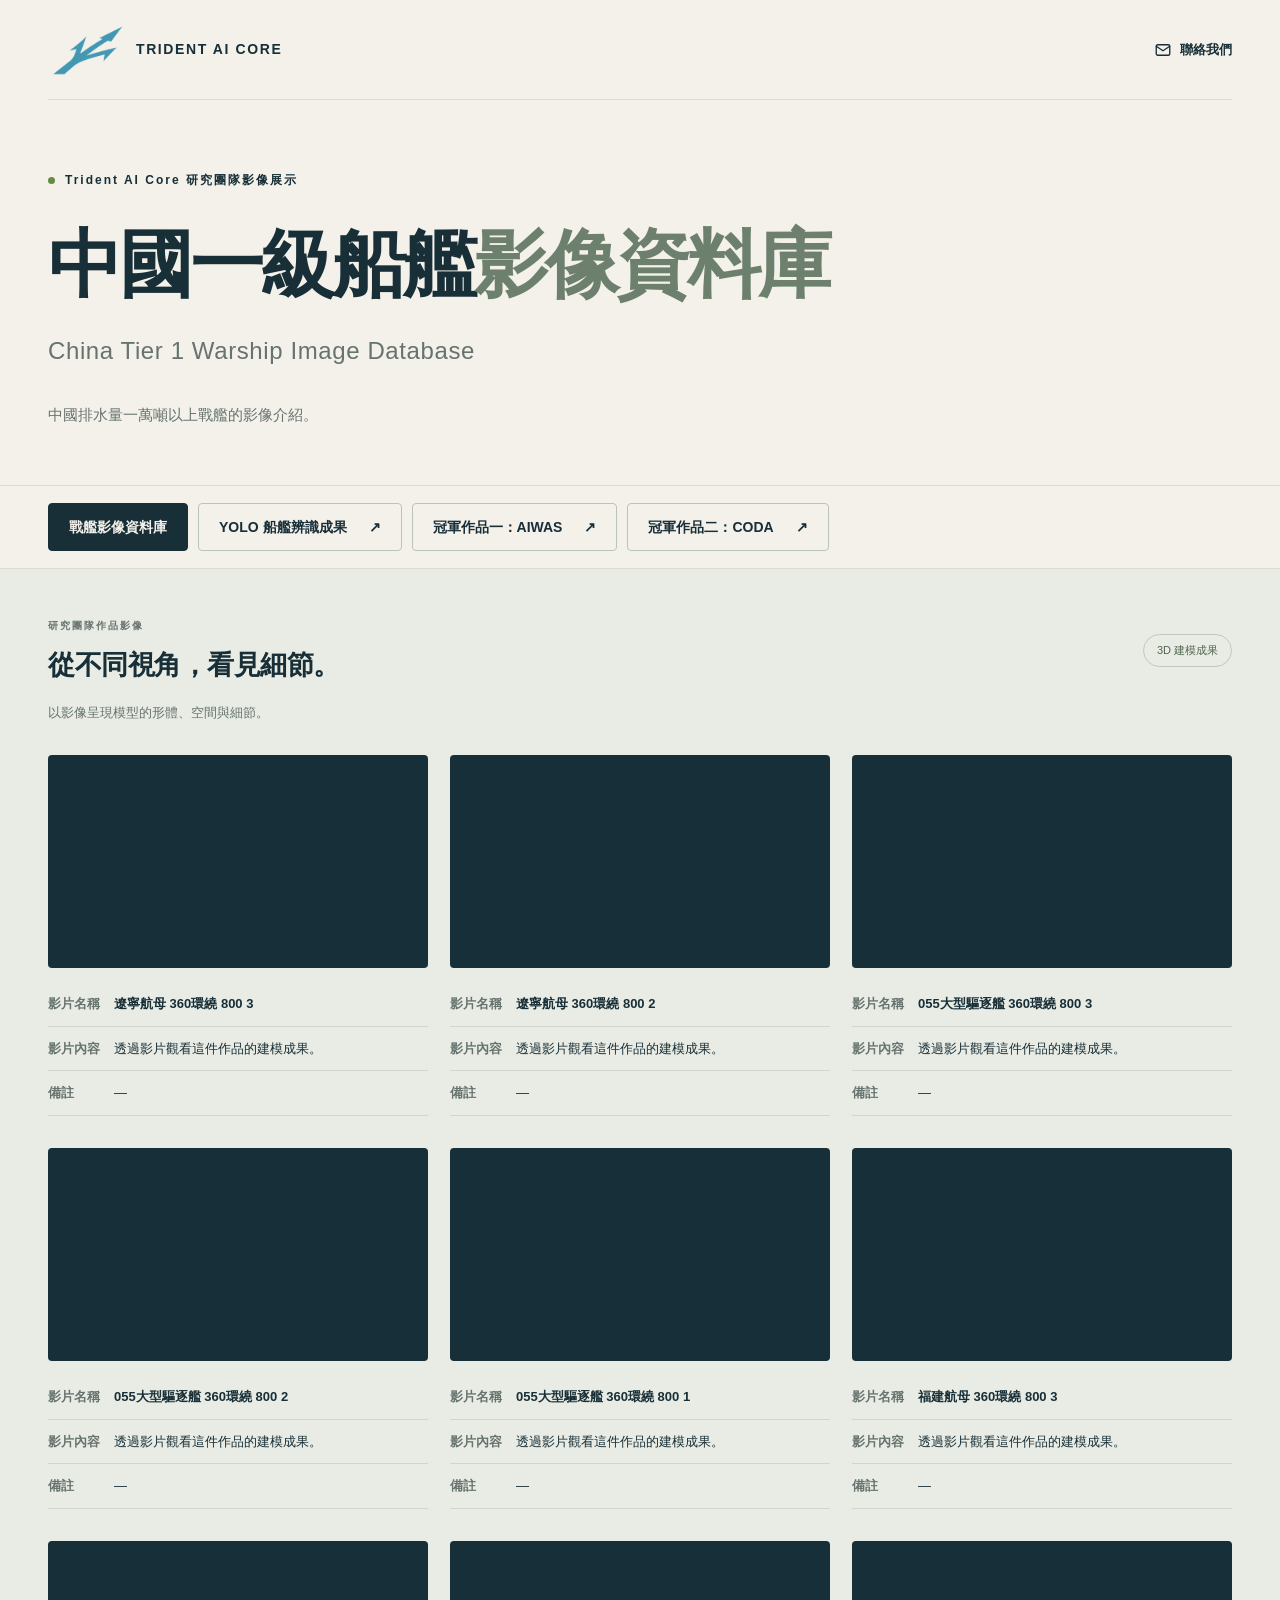
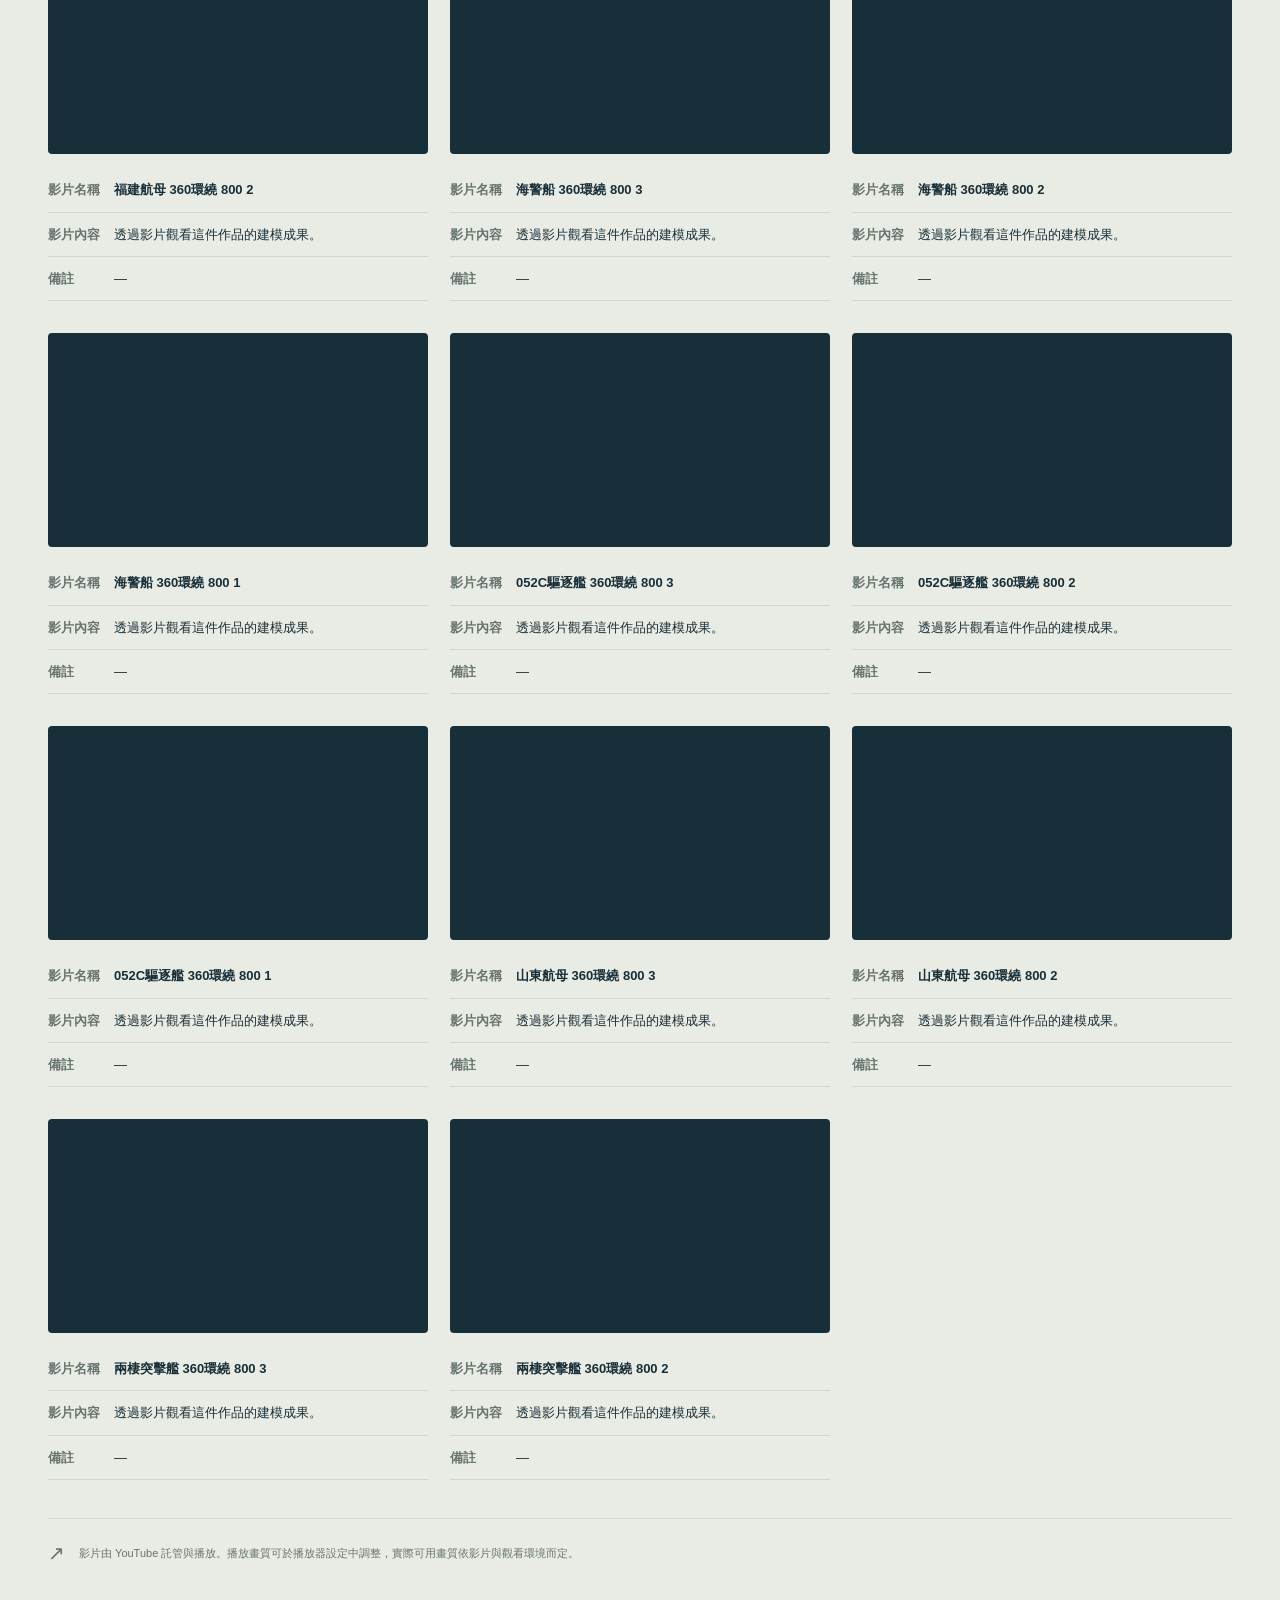
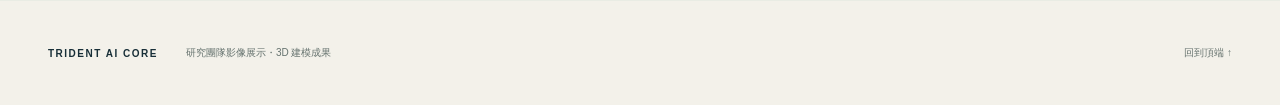
==== commit a568ec75: "新增冠軍作品二 CODA 頁面與各頁入口按鈕 - coda.html：依 CODA 簡報整理系統介紹、決策機制、架構、實作報告、IBCS 研究內容與討論議題 - assets/coda/：簡報圖片的網" ====
--- a/index.html
+++ b/index.html
@@ -6,7 +6,7 @@
   <meta name="description" content="Trident AI Core 研究團隊的影像展示網站，以影片呈現團隊已完成的 3D 建模成果與細節。">
   <meta name="color-scheme" content="light">
   <title>Trident AI Core</title>
-  <link rel="stylesheet" href="styles.css?v=12">
+  <link rel="stylesheet" href="styles.css?v=16">
   <script src="videos.js?v=6" defer></script>
   <script src="app.js?v=2" defer></script>
 </head>
@@ -27,6 +27,7 @@
         <a href="./" aria-current="page">戰艦影像資料庫</a>
         <a href="yolo.html">YOLO 船艦辨識成果 <span aria-hidden="true">↗</span></a>
         <a href="aiwas.html">冠軍作品一：AIWAS <span aria-hidden="true">↗</span></a>
+        <a href="coda.html">冠軍作品二：CODA <span aria-hidden="true">↗</span></a>
       </div>
     </nav>
     <section class="gallery-section" id="works" aria-labelledby="gallery-title">
--- a/styles.css
+++ b/styles.css
@@ -16,3 +16,5 @@
 .aiwas-content{padding:16px 0 42px}.aiwas-feature{display:grid;grid-template-columns:minmax(0,1fr) minmax(0,1fr);gap:40px;align-items:center;padding:40px 0;border-top:1px solid #cfd6ca}.aiwas-feature:first-of-type{border-top:0}.aiwas-feature:nth-of-type(even) .aiwas-media{order:2}.aiwas-feature>*{min-width:0}.aiwas-media{overflow:hidden;border-radius:4px;background:var(--ink)}.aiwas-media video,.aiwas-media img{display:block;width:100%;height:auto}.aiwas-media video{aspect-ratio:16/9;object-fit:contain;background:#000}.aiwas-text .eyebrow{font-size:10px;color:var(--muted)}.aiwas-text h2{margin:10px 0 16px}.aiwas-text p{margin:0 0 12px}.aiwas-text a{color:var(--ink);font-weight:700;text-decoration:underline;text-underline-offset:4px}.aiwas-text strong{color:var(--ink)}.aiwas-checks{list-style:none;margin:18px 0 0;padding:0}.aiwas-checks li{position:relative;padding:9px 0 9px 28px;border-top:1px solid #cfd6ca;font-size:14px;line-height:1.75;font-weight:600;overflow-wrap:anywhere}.aiwas-checks li:before{content:"✓";position:absolute;left:2px;top:9px;color:#548327;font-weight:800}@media(max-width:900px){.aiwas-feature{grid-template-columns:minmax(0,1fr);gap:22px;padding:30px 0}.aiwas-feature:nth-of-type(even) .aiwas-media{order:0}}@supports not (aspect-ratio:16/9){.aiwas-media video{height:auto}}
 .contact-link{gap:8px}.contact-icon{display:block;flex-shrink:0;width:18px;height:18px}@media(max-width:600px){.contact-icon{width:16px;height:16px}}
 .award-title{display:flex;align-items:center;gap:clamp(16px,3vw,36px);margin:27px 0 30px}.award-title h1{margin:0}.award-trophy{display:block;flex-shrink:0;width:auto;height:clamp(96px,11vw,150px)}@media(max-width:600px){.award-title{margin:24px 0}.award-trophy{height:84px}}
+.aiwas-media.is-portrait{max-width:300px;width:100%;justify-self:center;background:none}.coda-text-only{grid-template-columns:minmax(0,1fr)}.coda-text-only .aiwas-text{max-width:860px}.coda-zoom{display:block}.coda-zoom:focus-visible{outline:3px solid #548327;outline-offset:3px}.coda-block{border-top:1px solid #cfd6ca;padding:40px 0}.coda-block>.eyebrow{font-size:10px;color:var(--muted)}.coda-flow{margin:16px 0 0;padding-left:22px}.coda-flow li{padding:8px 0 8px 4px;border-top:1px solid #cfd6ca;font-size:14px;line-height:1.8;color:var(--muted);overflow-wrap:anywhere}.coda-flow strong{color:var(--ink)}.coda-flow li::marker{color:var(--ink);font-weight:800}.coda-steps{grid-template-columns:repeat(4,minmax(0,1fr))}.coda-stats{display:grid;grid-template-columns:repeat(5,minmax(0,1fr));gap:14px;margin:32px 0 0}.coda-stats>div{min-width:0;padding:18px 16px;border:1px solid #c7d1c1;border-radius:4px;background:#eff1e9}.coda-stats dt{font-size:12px;font-weight:700;color:var(--muted)}.coda-stats dd{margin:6px 0 0;font-size:clamp(20px,2.4vw,30px);font-weight:800;color:var(--ink);overflow-wrap:anywhere}.coda-gallery{display:grid;grid-template-columns:repeat(2,minmax(0,1fr));gap:26px;margin-top:24px}.coda-gallery figure{margin:0;min-width:0}.coda-gallery img{display:block;width:100%;height:auto;border-radius:4px;background:var(--ink)}.coda-gallery figcaption h3{font-size:16px;margin:14px 0 6px}.coda-gallery figcaption p{margin:0}.coda-issues{display:grid;grid-template-columns:repeat(2,minmax(0,1fr));gap:20px;margin-top:24px}.coda-issue{min-width:0;padding:24px;border:1px solid #c7d1c1;border-radius:4px;background:#eff1e9;overflow-wrap:anywhere}.coda-issue-no{font-size:11px;font-weight:800;letter-spacing:2px;color:#548327}.coda-issue h3{font-size:18px;line-height:1.6;margin:8px 0 12px}.coda-issue .coda-a{color:var(--ink);font-weight:700}.coda-issue details{margin-top:14px;border-top:1px solid #cfd6ca;padding-top:10px}.coda-issue summary{cursor:pointer;min-height:44px;display:flex;align-items:center;font-size:14px;font-weight:700}.coda-issue summary:focus-visible{outline:3px solid #548327;outline-offset:3px}.coda-issue details ul{margin:4px 0 0;padding-left:20px;font-size:14px;line-height:1.8;color:var(--muted)}.coda-pool{list-style:none;counter-reset:pool;display:grid;grid-template-columns:repeat(auto-fit,minmax(130px,1fr));gap:8px;margin:12px 0 0;padding:0}.coda-pool li{counter-increment:pool;padding:10px 12px;border:1px solid #c7d1c1;border-radius:4px;background:var(--paper);font-size:13px;line-height:1.6;color:var(--muted)}.coda-pool strong{display:block;color:var(--ink)}.coda-pool strong:before{content:counter(pool) ". "}.coda-table-wrap{overflow-x:auto;margin-top:14px}.coda-table{width:100%;border-collapse:collapse;font-size:13px;line-height:1.7}.coda-table caption{text-align:left;font-weight:700;padding-bottom:8px}.coda-table th,.coda-table td{padding:8px 10px;border-bottom:1px solid #cfd6ca;text-align:left;vertical-align:top}.coda-table thead th{color:var(--muted);font-size:12px}.coda-table tbody th{white-space:nowrap}@media(max-width:1000px){.coda-steps{grid-template-columns:repeat(2,minmax(0,1fr))}.coda-stats{grid-template-columns:repeat(3,minmax(0,1fr))}.coda-issues{grid-template-columns:minmax(0,1fr)}}@media(max-width:700px){.coda-gallery,.coda-steps{grid-template-columns:minmax(0,1fr)}.coda-stats{grid-template-columns:repeat(2,minmax(0,1fr))}.coda-issue{padding:20px}}
+.coda-issue summary{list-style:none;justify-content:space-between;gap:12px}.coda-issue summary::-webkit-details-marker{display:none}.coda-issue summary:after{content:"＋";font-size:18px;color:#548327}.coda-issue details[open] summary:after{content:"－"}
